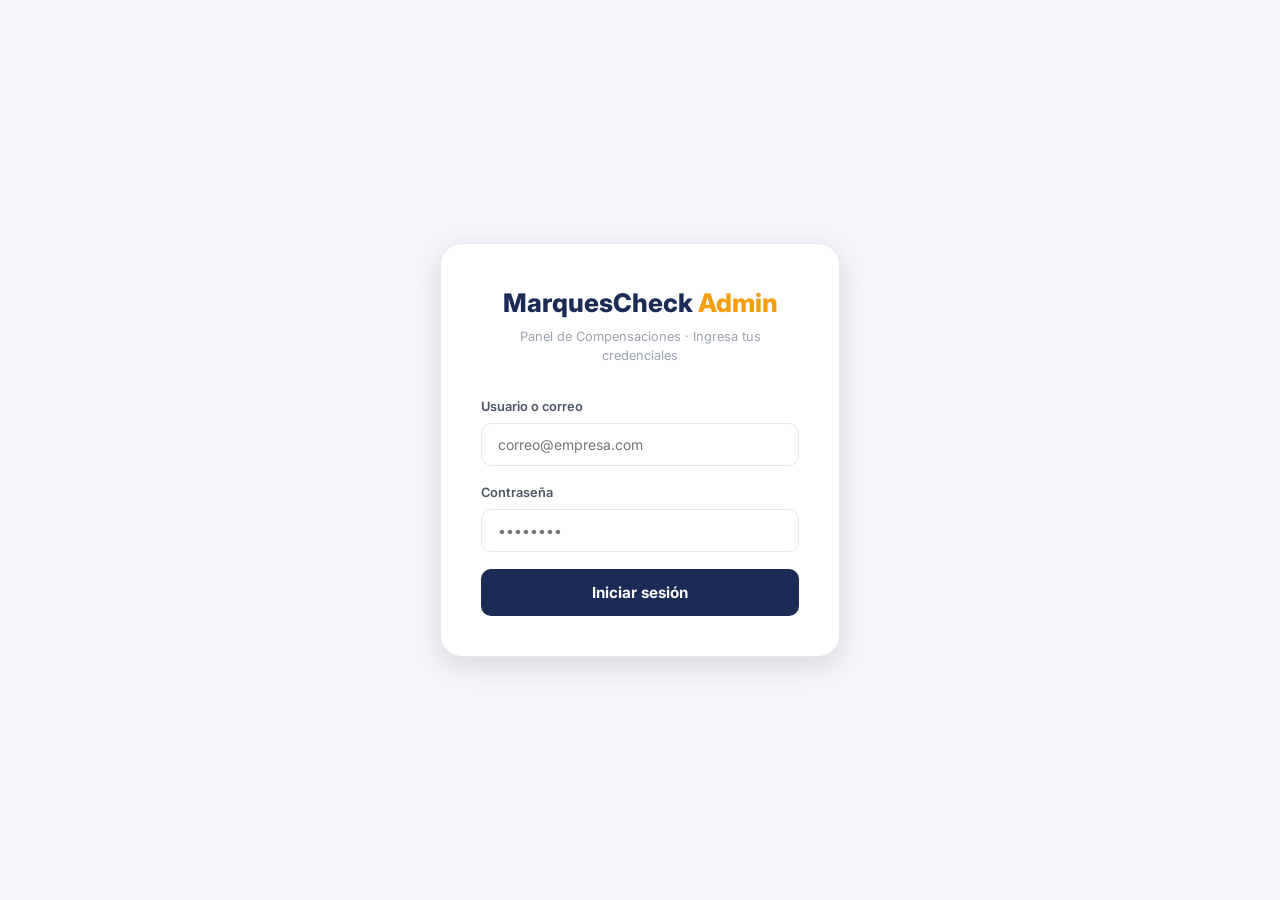
==== gestion.html @ 25c5b717 "Gate Resumen and Admin behind login for data security. Move sensitive evidencias/reconocimientos das" ====
<!DOCTYPE html>
<html lang="es">
<head>
<meta charset="UTF-8">
<meta name="viewport" content="width=device-width, initial-scale=1.0">
<title>MarquesCheck — Gestión (protegido)</title>
<link href="https://fonts.googleapis.com/css2?family=Inter:wght@400;500;600;700;800&display=swap" rel="stylesheet">
<script src="https://cdn.jsdelivr.net/npm/@supabase/supabase-js@2"></script>
<script src="https://cdnjs.cloudflare.com/ajax/libs/jspdf/2.5.1/jspdf.umd.min.js"></script>
<style>
*,*::before,*::after{box-sizing:border-box;margin:0;padding:0}
:root{
  --brand:#1a2b56;--brand-light:#2a3f7a;--accent:#f59e0b;
  --bg:#f4f6fb;--surface:#fff;--surface2:#f8f9fc;
  --border:#e5e8f0;--border2:#d1d5e0;
  --text:#111827;--text2:#4b5563;--text3:#9ca3af;
  --green:#059669;--green-bg:#ecfdf5;--green-border:#a7f3d0;
  --red:#dc2626;--red-bg:#fef2f2;--red-border:#fecaca;
  --blue:#2563eb;--blue-bg:#eff6ff;--blue-border:#bfdbfe;
  --amber:#d97706;--amber-bg:#fffbeb;--amber-border:#fde68a;
  --purple:#7c3aed;--purple-bg:#f5f3ff;--purple-border:#ddd6fe;
  --radius:10px;--radius-lg:16px;--radius-xl:22px;
  --shadow:0 1px 4px rgba(0,0,0,.06),0 4px 16px rgba(0,0,0,.04);
  --shadow-lg:0 8px 32px rgba(0,0,0,.12);
}
body{font-family:'Inter',sans-serif;background:var(--bg);color:var(--text);min-height:100vh;font-size:14px;line-height:1.5}
button{font-family:inherit;cursor:pointer;border:none;background:none}
input,select,textarea{font-family:inherit;font-size:14px}

#loginWrap{display:flex;align-items:center;justify-content:center;min-height:100vh;padding:1.5rem}
#appWrap{display:none;flex-direction:column;min-height:100vh}

.login-card{background:var(--surface);border-radius:var(--radius-xl);border:1px solid var(--border);box-shadow:var(--shadow-lg);width:100%;max-width:400px;padding:2.5rem}
.login-logo{text-align:center;margin-bottom:2rem}
.login-logo h1{font-size:1.6rem;font-weight:800;color:var(--brand)}
.login-logo h1 span{color:var(--accent)}
.login-logo p{font-size:.8rem;color:var(--text3);margin-top:.25rem}
.field{margin-bottom:1.1rem}
.field label{display:block;font-size:.8rem;font-weight:600;color:var(--text2);margin-bottom:.4rem}
.field input{width:100%;padding:.75rem 1rem;border:1.5px solid var(--border);border-radius:var(--radius);outline:none;transition:border .2s,box-shadow .2s;color:var(--text);background:var(--surface)}
.field input:focus{border-color:var(--brand);box-shadow:0 0 0 3px rgba(26,43,86,.08)}
.btn-primary{width:100%;padding:.85rem;background:var(--brand);color:#fff;font-weight:700;font-size:.95rem;border-radius:var(--radius);transition:background .2s}
.btn-primary:hover{background:var(--brand-light)}
.btn-primary:disabled{opacity:.6;cursor:not-allowed}

header{background:var(--brand);padding:.9rem 1.5rem;display:flex;justify-content:space-between;align-items:center;position:sticky;top:0;z-index:100;box-shadow:0 2px 8px rgba(0,0,0,.15)}
.header-logo{display:flex;align-items:center;gap:.75rem}
.header-logo-icon{width:34px;height:34px;background:rgba(255,255,255,.12);border-radius:8px;display:flex;align-items:center;justify-content:center}
.header-logo-icon svg{width:18px;height:18px;stroke:#fff}
.header-logo h1{font-size:1.05rem;font-weight:800;color:#fff}
.header-logo h1 span{color:var(--accent)}
.header-right{display:flex;align-items:center;gap:1rem}
.header-user{font-size:.78rem;color:rgba(255,255,255,.6);font-weight:500}
.btn-logout{font-size:.8rem;font-weight:600;color:rgba(255,255,255,.7);padding:.35rem .8rem;border-radius:6px;transition:all .2s}
.btn-logout:hover{color:#fff;background:rgba(255,255,255,.12)}

main{flex:1;max-width:1100px;width:100%;margin:0 auto;padding:1.5rem 1.5rem 3rem}

.tabs-bar{display:flex;gap:.25rem;background:var(--surface);border-radius:var(--radius);border:1px solid var(--border);padding:.3rem;margin-bottom:1.25rem;width:fit-content}
.tab-btn{padding:.45rem 1.1rem;border-radius:7px;font-size:.82rem;font-weight:600;color:var(--text2);transition:all .2s;display:flex;align-items:center;gap:.4rem;white-space:nowrap}
.tab-btn:hover{color:var(--text);background:var(--surface2)}
.tab-btn.active{background:var(--brand);color:#fff;box-shadow:0 1px 4px rgba(26,43,86,.2)}
.tab-count{font-size:.7rem;padding:.1rem .45rem;border-radius:20px;background:rgba(255,255,255,.2);line-height:1.4}
.tab-btn:not(.active) .tab-count{background:var(--border);color:var(--text2)}

.toolbar{display:flex;gap:.75rem;align-items:center;flex-wrap:wrap;margin-bottom:1.25rem}
.search-wrap{position:relative;flex:1;min-width:200px}
.search-wrap svg{position:absolute;left:.75rem;top:50%;transform:translateY(-50%);width:16px;height:16px;stroke:var(--text3);pointer-events:none}
.search-input{width:100%;padding:.6rem .9rem .6rem 2.2rem;border:1.5px solid var(--border);border-radius:var(--radius);background:var(--surface);color:var(--text);outline:none;transition:border .2s}
.search-input:focus{border-color:var(--brand);box-shadow:0 0 0 3px rgba(26,43,86,.07)}
.filter-select{padding:.6rem .9rem;border:1.5px solid var(--border);border-radius:var(--radius);background:var(--surface);color:var(--text);outline:none;cursor:pointer;min-width:140px;transition:border .2s}
.filter-select:focus{border-color:var(--brand)}
.btn-clear-filters{font-size:.78rem;font-weight:600;color:var(--text3);padding:.5rem .75rem;border-radius:var(--radius);border:1.5px solid var(--border);background:var(--surface);transition:all .2s}
.btn-clear-filters:hover{color:var(--text);border-color:var(--border2)}

.stats-row{display:grid;grid-template-columns:repeat(auto-fit,minmax(140px,1fr));gap:.75rem;margin-bottom:1.25rem}
.stat-card{background:var(--surface);border:1px solid var(--border);border-radius:var(--radius);padding:.9rem 1.1rem}
.stat-card .label{font-size:.72rem;font-weight:600;color:var(--text3);text-transform:uppercase;letter-spacing:.03em;margin-bottom:.2rem}
.stat-card .value{font-size:1.4rem;font-weight:800;color:var(--text)}
.stat-card .sub{font-size:.72rem;color:var(--text3);margin-top:.1rem}
.stat-card.green .value{color:var(--green)}
.stat-card.amber .value{color:var(--amber)}
.stat-card.blue .value{color:var(--blue)}

.groups-list{display:flex;flex-direction:column;gap:1rem}
.client-group{background:var(--surface);border:1px solid var(--border);border-radius:var(--radius-lg);box-shadow:var(--shadow);overflow:hidden;transition:box-shadow .2s}
.client-group:hover{box-shadow:0 4px 20px rgba(0,0,0,.08)}
.group-header{display:flex;align-items:center;gap:1rem;padding:1rem 1.25rem;cursor:pointer;transition:background .15s;user-select:none}
.group-header:hover{background:var(--surface2)}
.group-avatar{width:40px;height:40px;border-radius:50%;background:var(--brand);display:flex;align-items:center;justify-content:center;font-weight:800;font-size:.9rem;color:#fff;flex-shrink:0}
.group-info{flex:1;min-width:0}
.group-name{font-weight:700;font-size:.95rem;color:var(--text);display:flex;align-items:center;gap:.5rem;flex-wrap:wrap}
.group-meta{font-size:.75rem;color:var(--text3);margin-top:.1rem}
.group-summary{display:flex;align-items:center;gap:.6rem;margin-left:auto;flex-shrink:0;flex-wrap:wrap;justify-content:flex-end}
.group-total{font-weight:800;font-size:1rem;color:var(--green)}
.group-total-pedido{font-weight:800;font-size:1rem;color:var(--blue)}
.group-badge{font-size:.72rem;font-weight:700;padding:.25rem .6rem;border-radius:20px;background:var(--amber-bg);color:var(--amber);border:1px solid var(--amber-border)}
.group-badge.green{background:var(--green-bg);color:var(--green);border-color:var(--green-border)}
.group-badge.red{background:var(--red-bg);color:var(--red);border-color:var(--red-border)}
.group-badge.mixed{background:var(--purple-bg);color:var(--purple);border-color:var(--purple-border)}
.badge-recon{font-size:.72rem;font-weight:700;padding:.25rem .65rem;border-radius:20px;background:var(--brand);color:#fff;border:1px solid var(--brand);white-space:nowrap;display:inline-flex;align-items:center;gap:.3rem}
.badge-recon.recon2{background:var(--purple);border-color:var(--purple)}
.badge-recon.recon3{background:var(--amber);border-color:var(--amber);color:#fff}
.badge-recon.recon4{background:var(--blue);border-color:var(--blue);color:#fff}
.badge-recon.recon5{background:var(--green);border-color:var(--green);color:#fff}
.group-chevron{width:18px;height:18px;stroke:var(--text3);transition:transform .25s;flex-shrink:0}
.group-header.open .group-chevron{transform:rotate(180deg)}

.group-pdf-btns{display:flex;gap:.35rem}
.group-btn-pdf{font-size:.72rem;font-weight:700;padding:.3rem .65rem;border-radius:6px;background:var(--blue-bg);color:var(--blue);border:1px solid var(--blue-border);transition:all .2s;display:flex;align-items:center;gap:.3rem}
.group-btn-pdf:hover{background:var(--blue);color:#fff}
.group-btn-pdf.print{background:var(--purple-bg);color:var(--purple);border-color:var(--purple-border)}
.group-btn-pdf.print:hover{background:var(--purple);color:#fff}
.group-btn-pdf.revert{background:var(--red-bg);color:var(--red);border-color:var(--red-border)}
.group-btn-pdf.revert:hover{background:var(--red);color:#fff}
.group-btn-pdf.delete{background:#fff0f0;color:#b91c1c;border-color:#fca5a5}
.group-btn-pdf.delete:hover{background:#b91c1c;color:#fff}
.group-btn-pdf svg{width:13px;height:13px;stroke:currentColor}

.group-items{display:none;border-top:1px solid var(--border)}
.group-items.open{display:block}
.sku-row{display:flex;align-items:center;gap:1rem;padding:.85rem 1.25rem .85rem 4.5rem;cursor:pointer;transition:background .15s;border-bottom:1px solid var(--border)}
.sku-row:last-child{border-bottom:none}
.sku-row:hover{background:var(--surface2)}
.sku-info{flex:1;min-width:0}
.sku-product{font-weight:700;font-size:.85rem;color:var(--text)}
.sku-meta{font-size:.72rem;color:var(--text3);margin-top:.15rem;display:flex;gap:.5rem;flex-wrap:wrap;align-items:center}
.tag{display:inline-flex;align-items:center;padding:.15rem .5rem;border-radius:5px;font-size:.7rem;font-weight:700;line-height:1.4}
.tag-purple{background:var(--purple-bg);color:var(--purple);border:1px solid var(--purple-border)}
.tag-blue{background:var(--blue-bg);color:var(--blue);border:1px solid var(--blue-border)}
.tag-amber{background:var(--amber-bg);color:var(--amber);border:1px solid var(--amber-border)}
.tag-recon{background:var(--brand);color:#fff;border:1px solid var(--brand)}
.sku-amount{font-weight:800;font-size:.95rem;color:var(--green);white-space:nowrap}
.sku-date{font-size:.72rem;color:var(--text3);white-space:nowrap}
.sku-arrow svg{width:15px;height:15px;stroke:var(--text3)}
.sku-status{font-size:.7rem;font-weight:700;padding:.2rem .55rem;border-radius:5px}
.status-pending{background:var(--amber-bg);color:var(--amber);border:1px solid var(--amber-border)}
.status-approved{background:var(--green-bg);color:var(--green);border:1px solid var(--green-border)}
.status-rejected{background:var(--red-bg);color:var(--red);border:1px solid var(--red-border)}

.empty-state{text-align:center;padding:4rem 2rem;color:var(--text3)}
.empty-state svg{width:48px;height:48px;stroke:currentColor;margin:0 auto 1rem;opacity:.4}
.empty-state p{font-size:.9rem;font-weight:500}
.loading-row{text-align:center;padding:2rem;color:var(--text3);font-size:.85rem}

.modal-backdrop{position:fixed;inset:0;background:rgba(10,15,30,.55);backdrop-filter:blur(4px);z-index:500;display:none;align-items:flex-start;justify-content:center;padding:1.5rem;overflow-y:auto}
.modal-backdrop.open{display:flex}

.detail-modal{background:var(--surface);border-radius:var(--radius-xl);box-shadow:var(--shadow-lg);width:100%;max-width:860px;margin:auto;animation:slideUp .25s ease}
@keyframes slideUp{from{opacity:0;transform:translateY(20px)}to{opacity:1;transform:translateY(0)}}
.modal-header{display:flex;align-items:flex-start;justify-content:space-between;padding:1.25rem 1.5rem;border-bottom:1px solid var(--border);background:var(--surface2);border-radius:var(--radius-xl) var(--radius-xl) 0 0}
.modal-header-info h3{font-size:1rem;font-weight:800;color:var(--text)}
.modal-header-info p{font-size:.75rem;color:var(--text3);margin-top:.2rem}
.btn-close-modal{width:32px;height:32px;border-radius:50%;background:var(--surface);border:1px solid var(--border);display:flex;align-items:center;justify-content:center;flex-shrink:0;transition:all .2s}
.btn-close-modal:hover{background:var(--red-bg);border-color:var(--red-border)}
.btn-close-modal svg{width:16px;height:16px;stroke:var(--text2)}
.modal-body{padding:1.5rem;overflow-y:auto;max-height:65vh}

.modal-footer{display:flex;flex-direction:column;gap:.75rem;padding:1rem 1.5rem;border-top:1px solid var(--border);background:var(--surface2);border-radius:0 0 var(--radius-xl) var(--radius-xl)}
.modal-footer-row{display:flex;align-items:center;gap:.75rem;width:100%}
.modal-footer-row.actions-row{justify-content:flex-end}
.obs-input-inline{flex:1;padding:.55rem .8rem;border:1.5px solid var(--border);border-radius:var(--radius);outline:none;font-size:.82rem;transition:border .2s;background:var(--surface);color:var(--text)}
.obs-input-inline:focus{border-color:var(--brand);box-shadow:0 0 0 3px rgba(26,43,86,.07)}
.obs-input-inline::placeholder{color:var(--text3)}
.obs-input-inline:disabled{background:var(--surface2);color:var(--text2);cursor:default}
.obs-label{font-size:.75rem;font-weight:600;color:var(--text2);white-space:nowrap}
.btn-action{padding:.6rem 1.1rem;border-radius:var(--radius);font-size:.82rem;font-weight:700;transition:all .2s;display:flex;align-items:center;gap:.35rem}
.btn-action svg{width:15px;height:15px;stroke:currentColor}
.btn-reject{background:var(--red-bg);color:var(--red);border:1.5px solid var(--red-border)}
.btn-reject:hover{background:var(--red);color:#fff}
.btn-approve{background:var(--green);color:#fff;border:1.5px solid var(--green)}
.btn-approve:hover{background:#047857}
.btn-approve:disabled,.btn-reject:disabled{opacity:.5;cursor:not-allowed}
.btn-print-modal{background:var(--purple-bg);color:var(--purple);border:1.5px solid var(--purple-border)}
.btn-print-modal:hover{background:var(--purple);color:#fff}
.btn-edit-modal{background:var(--blue-bg);color:var(--blue);border:1.5px solid var(--blue-border)}
.btn-edit-modal:hover{background:var(--blue);color:#fff}

.detail-grid{display:grid;grid-template-columns:1fr 1fr;gap:1.25rem}
@media(max-width:600px){.detail-grid{grid-template-columns:1fr}}
.info-block{background:var(--surface2);border:1px solid var(--border);border-radius:var(--radius-lg);padding:1rem 1.1rem}
.info-block h4{font-size:.72rem;font-weight:700;color:var(--text3);text-transform:uppercase;letter-spacing:.05em;margin-bottom:.75rem}
.info-grid{display:grid;grid-template-columns:1fr 1fr;gap:.5rem .75rem}
.info-item .l{font-size:.75rem;color:var(--text3)}
.info-item .v{font-weight:600;font-size:.85rem;color:var(--text)}
.divider{border:none;border-top:1px solid var(--border);margin:.6rem 0}
.kv-row{display:flex;justify-content:space-between;align-items:center;font-size:.82rem;padding:.2rem 0; min-height: 28px;}
.kv-row .k{color:var(--text2)}
.kv-row .v{font-weight:700;text-align:right}
.kv-total{font-weight:800;font-size:.9rem}
.result-block{background:linear-gradient(135deg,var(--green-bg),#f0fdf4);border:1.5px solid var(--green-border);border-radius:var(--radius-lg);padding:1rem 1.1rem}
.result-block h4{font-size:.72rem;font-weight:700;color:var(--green);text-transform:uppercase;letter-spacing:.05em;margin-bottom:.75rem}
.result-total-row{display:flex;justify-content:space-between;align-items:center;background:#fff;border:1px solid var(--green-border);border-radius:var(--radius);padding:.65rem .85rem;margin:.5rem 0}
.result-total-label{font-weight:800;font-size:.85rem;color:var(--green)}
.result-total-val{font-weight:900;font-size:1.4rem;color:var(--green)}
.photos-block{margin-top:1.25rem}
.photos-block h4{font-size:.72rem;font-weight:700;color:var(--text3);text-transform:uppercase;letter-spacing:.05em;margin-bottom:.75rem}
.photos-grid{display:grid;grid-template-columns:repeat(4,1fr);gap:.5rem}
.photo-thumb{aspect-ratio:1;border-radius:8px;overflow:hidden;border:1px solid var(--border);cursor:zoom-in;transition:transform .2s,box-shadow .2s;position:relative}
.photo-thumb:hover{transform:scale(1.03);box-shadow:0 4px 16px rgba(0,0,0,.15)}
.photo-thumb img{width:100%;height:100%;object-fit:cover}
.no-photos{font-size:.8rem;color:var(--text3);font-style:italic}

.obs-display{margin-top:.75rem;background:var(--amber-bg);border:1px solid var(--amber-border);border-radius:var(--radius);padding:.65rem .85rem}
.obs-display .obs-title{font-size:.72rem;font-weight:700;color:var(--amber);margin-bottom:.25rem}
.obs-display p{font-size:.82rem;color:var(--text)}
.obs-display.gerencial{background:var(--blue-bg);border-color:var(--blue-border)}
.obs-display.gerencial .obs-title{color:var(--blue)}

/* ── LIGHTBOX with zoom ── */
#lightboxBackdrop{position:fixed;inset:0;background:rgba(5,5,10,.92);z-index:900;display:none;flex-direction:column;align-items:center;justify-content:center;overflow:hidden}
#lightboxBackdrop.open{display:flex}
.lb-toolbar{position:fixed;top:0;left:0;right:0;display:flex;align-items:center;justify-content:space-between;padding:.75rem 1rem;z-index:10;background:linear-gradient(to bottom,rgba(0,0,0,.6),transparent)}
.lb-toolbar-left{display:flex;align-items:center;gap:.5rem}
.lb-counter{font-size:.82rem;color:rgba(255,255,255,.8);font-weight:600}
.lb-zoom-hint{font-size:.72rem;color:rgba(255,255,255,.45);padding:.2rem .6rem;border-radius:20px;border:1px solid rgba(255,255,255,.15)}
.lb-toolbar-right{display:flex;gap:.5rem}
.lb-btn{width:38px;height:38px;border-radius:50%;background:rgba(255,255,255,.15);border:1px solid rgba(255,255,255,.2);display:flex;align-items:center;justify-content:center;cursor:pointer;transition:all .2s;color:#fff}
.lb-btn:hover{background:rgba(255,255,255,.3)}
.lb-btn svg{width:18px;height:18px;stroke:currentColor;fill:none}
.lb-btn.zoom-in-btn svg,.lb-btn.zoom-out-btn svg{stroke-width:2.5}
.lb-stage{flex:1;width:100%;display:flex;align-items:center;justify-content:center;position:relative;overflow:hidden;cursor:grab}
.lb-stage.grabbed{cursor:grabbing}
.lb-stage.zoom-cursor{cursor:zoom-in}
.lb-img-wrap{position:relative;display:inline-block;transition:none}
#lightboxImg{display:block;max-width:90vw;max-height:82vh;border-radius:8px;box-shadow:0 8px 40px rgba(0,0,0,.5);pointer-events:none;user-select:none;transition:transform .15s ease}
#lightboxImg.zoomed{max-width:none;max-height:none;border-radius:4px}
.lb-nav{position:fixed;top:50%;transform:translateY(-50%);width:48px;height:48px;border-radius:50%;background:rgba(255,255,255,.15);border:1px solid rgba(255,255,255,.2);display:flex;align-items:center;justify-content:center;cursor:pointer;transition:all .2s;z-index:10}
.lb-nav:hover{background:rgba(255,255,255,.3)}
.lb-nav svg{width:22px;height:22px;stroke:#fff;fill:none;stroke-width:2.5}
#lbPrev{left:1rem}
#lbNext{right:1rem}
.lb-zoom-bar{position:fixed;bottom:1.25rem;left:50%;transform:translateX(-50%);display:flex;align-items:center;gap:.75rem;background:rgba(0,0,0,.5);border:1px solid rgba(255,255,255,.15);border-radius:30px;padding:.4rem .9rem;z-index:10}
.lb-zoom-label{font-size:.78rem;font-weight:700;color:#fff;min-width:44px;text-align:center}
.lb-zoom-track{width:100px;height:4px;background:rgba(255,255,255,.2);border-radius:2px;cursor:pointer;position:relative}
.lb-zoom-fill{height:100%;background:#fff;border-radius:2px;pointer-events:none}
.lb-zoom-thumb{position:absolute;top:50%;width:14px;height:14px;border-radius:50%;background:#fff;box-shadow:0 1px 4px rgba(0,0,0,.4);transform:translate(-50%,-50%);pointer-events:none}

/* ── CONFIRM MODAL ── */
.confirm-modal{background:var(--surface);border-radius:var(--radius-xl);box-shadow:var(--shadow-lg);width:100%;max-width:440px;margin:auto;padding:1.75rem;animation:slideUp .2s ease}
.confirm-modal h3{font-size:1rem;font-weight:800;color:var(--text);margin-bottom:.4rem}
.confirm-modal p{font-size:.85rem;color:var(--text2);line-height:1.6;margin-bottom:1rem}
.confirm-obs-wrap{margin-bottom:1.1rem}
.confirm-obs-wrap label{display:block;font-size:.78rem;font-weight:600;color:var(--text2);margin-bottom:.4rem}
.confirm-obs-wrap textarea{width:100%;padding:.65rem .85rem;border:1.5px solid var(--border);border-radius:var(--radius);resize:vertical;min-height:80px;outline:none;font-size:.82rem;line-height:1.5;transition:border .2s;color:var(--text);background:var(--surface)}
.confirm-obs-wrap textarea:focus{border-color:var(--brand);box-shadow:0 0 0 3px rgba(26,43,86,.07)}
.confirm-actions{display:flex;gap:.75rem;justify-content:flex-end}
.btn-cancel{padding:.6rem 1.1rem;border-radius:var(--radius);font-size:.82rem;font-weight:700;background:var(--surface);color:var(--text2);border:1.5px solid var(--border);transition:all .2s}
.btn-cancel:hover{background:var(--surface2)}
.confirm-icon{width:44px;height:44px;border-radius:50%;display:flex;align-items:center;justify-content:center;margin-bottom:1rem}
.confirm-icon.approve{background:var(--green-bg)}
.confirm-icon.approve svg{stroke:var(--green)}
.confirm-icon.reject{background:var(--red-bg)}
.confirm-icon.reject svg{stroke:var(--red)}
.confirm-icon.revert{background:var(--amber-bg)}
.confirm-icon.revert svg{stroke:var(--amber)}
.confirm-icon svg{width:22px;height:22px;fill:none;stroke-width:2}

/* ── PRINT OPTIONS MODAL ── */
.printopt-modal{background:var(--surface);border-radius:var(--radius-xl);box-shadow:var(--shadow-lg);width:100%;max-width:400px;margin:auto;padding:1.75rem;animation:slideUp .2s ease}
.printopt-modal h3{font-size:1rem;font-weight:800;color:var(--text);margin-bottom:.3rem}
.printopt-modal p{font-size:.83rem;color:var(--text2);margin-bottom:1.1rem;line-height:1.5}
.printopt-options{display:flex;flex-direction:column;gap:.6rem;margin-bottom:1rem}
.printopt-option{display:flex;align-items:center;gap:.6rem;padding:.7rem .9rem;border:1.5px solid var(--border);border-radius:var(--radius);cursor:pointer;transition:all .2s;font-size:.85rem;font-weight:600;color:var(--text);background:var(--surface)}
.printopt-option:hover{border-color:var(--brand);background:var(--surface2)}
.printopt-option.selected{border-color:var(--brand);background:var(--blue-bg);color:var(--blue)}
.printopt-option svg{width:18px;height:18px;stroke:currentColor;flex-shrink:0}
.printopt-actions{display:flex;gap:.75rem;justify-content:flex-end}

/* ── REVERT PASSWORD MODAL ── */
.revert-modal{background:var(--surface);border-radius:var(--radius-xl);box-shadow:var(--shadow-lg);width:100%;max-width:380px;margin:auto;padding:1.75rem;animation:slideUp .2s ease}
.revert-modal h3{font-size:1rem;font-weight:800;color:var(--text);margin-bottom:.3rem}
.revert-modal p{font-size:.83rem;color:var(--text2);margin-bottom:1.1rem;line-height:1.5}
.revert-pwd-wrap{position:relative;margin-bottom:1.1rem}
.revert-pwd-wrap input{width:100%;padding:.7rem 2.5rem .7rem .9rem;border:1.5px solid var(--border);border-radius:var(--radius);outline:none;font-size:.9rem;color:var(--text);background:var(--surface);transition:border .2s}
.revert-pwd-wrap input:focus{border-color:var(--brand);box-shadow:0 0 0 3px rgba(26,43,86,.08)}
.revert-pwd-wrap input.error{border-color:var(--red)}
.revert-eye{position:absolute;right:.7rem;top:50%;transform:translateY(-50%);cursor:pointer;color:var(--text3)}
.revert-eye svg{width:18px;height:18px;stroke:currentColor;fill:none}
.revert-err{font-size:.78rem;color:var(--red);margin-top:-.7rem;margin-bottom:.75rem;display:none}
.revert-err.show{display:block}
.revert-actions{display:flex;gap:.75rem;justify-content:flex-end}
.btn-revert-ok{padding:.6rem 1.1rem;border-radius:var(--radius);font-size:.82rem;font-weight:700;background:var(--amber);color:#fff;border:1.5px solid var(--amber);transition:all .2s;display:flex;align-items:center;gap:.35rem}
.btn-revert-ok:hover{background:#b45309}

/* ── DELETE MODAL ── */
.delete-modal{background:var(--surface);border-radius:var(--radius-xl);box-shadow:var(--shadow-lg);width:100%;max-width:400px;margin:auto;padding:1.75rem;animation:slideUp .2s ease}
.delete-modal h3{font-size:1rem;font-weight:800;color:var(--text);margin-bottom:.3rem}
.delete-modal p{font-size:.83rem;color:var(--text2);margin-bottom:.85rem;line-height:1.5}
.delete-warning{background:var(--red-bg);border:1px solid var(--red-border);border-radius:var(--radius);padding:.6rem .85rem;font-size:.78rem;color:var(--red);font-weight:600;margin-bottom:1.1rem;display:flex;align-items:flex-start;gap:.5rem}
.delete-warning svg{width:16px;height:16px;stroke:var(--red);flex-shrink:0;margin-top:.05rem}
.delete-pwd-wrap{position:relative;margin-bottom:1.1rem}
.delete-pwd-wrap input{width:100%;padding:.7rem 2.5rem .7rem .9rem;border:1.5px solid var(--border);border-radius:var(--radius);outline:none;font-size:.9rem;color:var(--text);background:var(--surface);transition:border .2s}
.delete-pwd-wrap input:focus{border-color:var(--red);box-shadow:0 0 0 3px rgba(220,38,38,.08)}
.delete-pwd-wrap input.error{border-color:var(--red)}
.delete-eye{position:absolute;right:.7rem;top:50%;transform:translateY(-50%);cursor:pointer;color:var(--text3)}
.delete-eye svg{width:18px;height:18px;stroke:currentColor;fill:none}
.delete-err{font-size:.78rem;color:var(--red);margin-top:-.7rem;margin-bottom:.75rem;display:none}
.delete-err.show{display:block}
.delete-actions{display:flex;gap:.75rem;justify-content:flex-end}
.btn-delete-ok{padding:.6rem 1.1rem;border-radius:var(--radius);font-size:.82rem;font-weight:700;background:var(--red);color:#fff;border:1.5px solid var(--red);transition:all .2s;display:flex;align-items:center;gap:.35rem}
.btn-delete-ok:hover{background:#b91c1c}

/* ── TAB PANELS ── */
.tab-panel{display:none}.tab-panel.active{display:block}

/* ── ANALYTICS ── */
.analytics-wrap{display:flex;flex-direction:column;gap:1.25rem}
.analytics-summary{display:grid;grid-template-columns:repeat(auto-fit,minmax(130px,1fr));gap:.75rem}
.analytics-row{display:grid;grid-template-columns:1fr 1fr;gap:1.25rem}
@media(max-width:700px){.analytics-row{grid-template-columns:1fr}}
.analytics-card{background:var(--surface);border:1px solid var(--border);border-radius:var(--radius-lg);padding:1.25rem;box-shadow:var(--shadow)}
.analytics-card h3{font-size:.75rem;font-weight:700;color:var(--text3);text-transform:uppercase;letter-spacing:.05em;margin-bottom:1rem;display:flex;align-items:center;gap:.4rem}
.analytics-card h3 svg{width:14px;height:14px;stroke:var(--text2);flex-shrink:0}
.rank-item{display:flex;align-items:center;gap:.75rem;padding:.45rem 0;border-bottom:1px solid var(--border)}
.rank-item:last-child{border-bottom:none}
.rank-num{width:22px;height:22px;border-radius:50%;display:flex;align-items:center;justify-content:center;font-size:.68rem;font-weight:800;flex-shrink:0}
.rank-num.gold{background:#fef9c3;color:#a16207}
.rank-num.silver{background:#f1f5f9;color:#475569}
.rank-num.bronze{background:#fdf2e4;color:#92400e}
.rank-num.other{background:var(--surface2);color:var(--text3)}
.rank-info{flex:1;min-width:0}
.rank-name{font-weight:600;font-size:.82rem;color:var(--text);white-space:nowrap;overflow:hidden;text-overflow:ellipsis}
.rank-bar-wrap{height:4px;background:var(--border);border-radius:2px;margin-top:.3rem}
.rank-bar{height:100%;border-radius:2px;transition:width .6s ease}
.rank-val{font-weight:800;font-size:.82rem;white-space:nowrap;text-align:right}
.rank-sub{font-size:.67rem;color:var(--text3);text-align:right}

::-webkit-scrollbar{width:6px}
::-webkit-scrollbar-track{background:transparent}
::-webkit-scrollbar-thumb{background:var(--border2);border-radius:3px}
</style>
</head>
<body>

<!-- LOGIN -->
<div id="loginWrap">
  <div class="login-card">
    <div class="login-logo">
      <h1>MarquesCheck <span>Admin</span></h1>
      <p>Panel de Compensaciones · Ingresa tus credenciales</p>
    </div>
    <form id="loginForm">
      <div class="field"><label>Usuario o correo</label><input type="text" id="loginEmail" required placeholder="correo@empresa.com"></div>
      <div class="field"><label>Contraseña</label><input type="password" id="loginPwd" required placeholder="••••••••"></div>
      <button type="submit" class="btn-primary" id="btnLogin">Iniciar sesión</button>
    </form>
  </div>
</div>

<!-- APP -->
<div id="appWrap">
  <header>
    <div class="header-logo">
      <div class="header-logo-icon">
        <svg fill="none" stroke="currentColor" viewBox="0 0 24 24"><path stroke-linecap="round" stroke-linejoin="round" stroke-width="2" d="M9 17v-2m3 2v-4m3 4v-6m2 10H7a2 2 0 01-2-2V5a2 2 0 012-2h5.586a1 1 0 01.707.293l5.414 5.414a1 1 0 01.293.707V19a2 2 0 01-2 2z"/></svg>
      </div>
      <h1>Panel de <span>Compensaciones</span></h1>
    </div>
    <div class="header-right">
      <span class="header-user" id="headerUser"></span>
      <button class="btn-logout" id="btnLogout">Cerrar sesión</button>
    </div>
  </header>
  <main>
    <div class="tabs-bar">
      <button class="tab-btn active" data-tab="PENDIENTE">
        <svg width="14" height="14" fill="none" stroke="currentColor" viewBox="0 0 24 24"><circle cx="12" cy="12" r="10"/><path stroke-linecap="round" stroke-linejoin="round" stroke-width="2" d="M12 6v6l4 2"/></svg>
        Pendientes <span class="tab-count" id="cntPend">0</span>
      </button>
      <button class="tab-btn" data-tab="RESULTADO">
        <svg width="14" height="14" fill="none" stroke="currentColor" viewBox="0 0 24 24"><path stroke-linecap="round" stroke-linejoin="round" stroke-width="2" d="M9 12l2 2 4-4m6 2a9 9 0 11-18 0 9 9 0 0118 0z"/></svg>
        Resultados <span class="tab-count" id="cntResult">0</span>
      </button>
      <button class="tab-btn" data-tab="ANALISIS">
        <svg width="14" height="14" fill="none" stroke="currentColor" viewBox="0 0 24 24"><path stroke-linecap="round" stroke-linejoin="round" stroke-width="2" d="M9 19v-6a2 2 0 00-2-2H5a2 2 0 00-2 2v6a2 2 0 002 2h2a2 2 0 002-2zm0 0V9a2 2 0 012-2h2a2 2 0 012 2v10m-6 0a2 2 0 002 2h2a2 2 0 002-2m0 0V5a2 2 0 012-2h2a2 2 0 012-2h-2a2 2 0 01-2-2z"/></svg>
        Análisis
      </button>
    </div>

    <!-- LIST PANEL -->
    <div class="tab-panel active" id="panel-list">
    <div class="stats-row">
      <div class="stat-card"><div class="label">Clientes</div><div class="value" id="statClients">0</div><div class="sub">con reconocimientos</div></div>
      <div class="stat-card"><div class="label">SKUs</div><div class="value" id="statSkus">0</div><div class="sub">compensaciones</div></div>
      <div class="stat-card green"><div class="label">Total $ (Crédito)</div><div class="value" id="statTotal">$0</div><div class="sub">a compensar</div></div>
      <div class="stat-card blue"><div class="label">Total Pacas (Pedido)</div><div class="value" id="statAvg">0</div><div class="sub">a despachar</div></div>
    </div>
    <div class="toolbar">
      <div class="search-wrap">
        <svg fill="none" stroke="currentColor" viewBox="0 0 24 24"><path stroke-linecap="round" stroke-linejoin="round" stroke-width="2" d="M21 21l-6-6m2-5a7 7 0 11-14 0 7 7 0 0114 0z"/></svg>
        <input type="text" id="searchInput" class="search-input" placeholder="Buscar por cliente, vendedor o producto…">
      </div>
      <select id="filterTipo" class="filter-select">
        <option value="">Todos los tipos</option>
        <option value="PEDIDO">Solo Pedidos</option>
        <option value="CREDITO">Solo Créditos</option>
      </select>
      <select id="filterPromotor" class="filter-select"><option value="">Todos los vendedores</option></select>
      <select id="filterProducto" class="filter-select"><option value="">Todos los productos</option></select>
      <button class="btn-clear-filters" id="btnClearFilters">Limpiar</button>
    </div>
    <div class="groups-list" id="groupsList"></div>
    </div>

    <!-- ANALYTICS PANEL -->
    <div class="tab-panel" id="panel-analisis">
      <div class="analytics-wrap" id="analyticsWrap">
        <div class="loading-row">Cargando análisis…</div>
      </div>
    </div>

  </main>
</div>

<!-- DETAIL MODAL -->
<div class="modal-backdrop" id="detailBackdrop">
  <div class="detail-modal">
    <div class="modal-header">
      <div class="modal-header-info">
        <h3 id="mTitle">Detalle de compensación</h3>
        <p id="mSubtitle">ID: ...</p>
      </div>
      <button class="btn-close-modal" id="btnCloseDetail">
        <svg fill="none" stroke="currentColor" viewBox="0 0 24 24"><path stroke-linecap="round" stroke-linejoin="round" stroke-width="2.5" d="M6 18L18 6M6 6l12 12"/></svg>
      </button>
    </div>
    <div class="modal-body" id="mBody"></div>
    <div class="modal-footer" id="mFooter">
      <div class="modal-footer-row" id="mObsRow">
        <span class="obs-label">Obs. gerencia:</span>
        <input type="text" id="mGerencialInput" class="obs-input-inline" placeholder="Observación de aprobación / rechazo (gerencia)…">
      </div>
      <div class="modal-footer-row actions-row" id="mActions">
        <button class="btn-action btn-edit-modal" id="btnEditSku">
          <svg fill="none" stroke="currentColor" viewBox="0 0 24 24"><path stroke-linecap="round" stroke-linejoin="round" stroke-width="2" d="M11 5H6a2 2 0 00-2 2v11a2 2 0 002 2h11a2 2 0 002-2v-5m-1.414-9.414a2 2 0 112.828 2.828L11.828 15H9v-2.828l8.586-8.586z"/></svg>
          Editar
        </button>
        <button class="btn-action btn-print-modal" id="btnPrintSku">
          <svg fill="none" stroke="currentColor" viewBox="0 0 24 24"><path stroke-linecap="round" stroke-linejoin="round" stroke-width="2" d="M17 17h2a2 2 0 002-2v-4a2 2 0 00-2-2H5a2 2 0 00-2 2v4a2 2 0 002 2h2m2 4h6a2 2 0 002-2v-4a2 2 0 00-2-2H9a2 2 0 00-2 2v4a2 2 0 002 2zm8-12V5a2 2 0 00-2-2H9a2 2 0 00-2 2v4h10z"/></svg>
          Imprimir
        </button>
        <button class="btn-action btn-reject" id="btnReject">
          <svg fill="none" stroke="currentColor" viewBox="0 0 24 24"><path stroke-linecap="round" stroke-linejoin="round" stroke-width="2" d="M6 18L18 6M6 6l12 12"/></svg>
          Rechazar
        </button>
        <button class="btn-action btn-approve" id="btnApprove">
          <svg fill="none" stroke="currentColor" viewBox="0 0 24 24"><path stroke-linecap="round" stroke-linejoin="round" stroke-width="2" d="M5 13l4 4L19 7"/></svg>
          Aprobar
        </button>
      </div>
    </div>
  </div>
</div>

<!-- CONFIRM MODAL -->
<div class="modal-backdrop" id="confirmBackdrop">
  <div class="confirm-modal">
    <div class="confirm-icon" id="confirmIcon"><svg fill="none" stroke="currentColor" viewBox="0 0 24 24"><path stroke-linecap="round" stroke-linejoin="round" d="M5 13l4 4L19 7"/></svg></div>
    <h3 id="confirmTitle">¿Confirmar acción?</h3>
    <p id="confirmDesc">Esta acción actualizará el estado del registro.</p>
    <div class="confirm-obs-wrap">
      <label>Observación de Gerencia</label>
      <textarea id="confirmObs" placeholder="Ej: Documentación verificada. Aprobado conforme a política vigente."></textarea>
    </div>
    <div class="confirm-actions">
      <button class="btn-cancel" id="btnConfirmCancel">Cancelar</button>
      <button class="btn-action btn-approve" id="btnConfirmOk">Confirmar</button>
    </div>
  </div>
</div>

<!-- PRINT OPTIONS MODAL -->
<div class="modal-backdrop" id="printOptBackdrop">
  <div class="printopt-modal">
    <div class="confirm-icon" style="background:var(--purple-bg);margin-bottom:.9rem">
      <svg fill="none" stroke="var(--purple)" viewBox="0 0 24 24"><path stroke-linecap="round" stroke-linejoin="round" stroke-width="2" d="M17 17h2a2 2 0 002-2v-4a2 2 0 00-2-2H5a2 2 0 00-2 2v4a2 2 0 002 2h2m2 4h6a2 2 0 002-2v-4a2 2 0 00-2-2H9a2 2 0 00-2 2v4a2 2 0 002 2zm8-12V5a2 2 0 00-2-2H9a2 2 0 00-2 2v4h10z"/></svg>
    </div>
    <h3>Opciones de impresión</h3>
    <p>Selecciona qué registros deseas incluir en la impresión/PDF:</p>
    <div class="printopt-options">
      <div class="printopt-option selected" data-opt="all" id="printOptAll">
        <svg fill="none" stroke="currentColor" viewBox="0 0 24 24"><path stroke-linecap="round" stroke-linejoin="round" stroke-width="2" d="M4 6h16M4 10h16M4 14h16M4 18h16"/></svg>
        Incluir todo (aprobados + rechazados + pendientes)
      </div>
      <div class="printopt-option" data-opt="noRech" id="printOptNoRech">
        <svg fill="none" stroke="currentColor" viewBox="0 0 24 24"><path stroke-linecap="round" stroke-linejoin="round" stroke-width="2" d="M5 13l4 4L19 7"/></svg>
        Solo aprobados (excluir rechazados y pendientes)
      </div>
    </div>
    <div class="printopt-actions">
      <button class="btn-cancel" id="btnPrintOptCancel">Cancelar</button>
      <button class="btn-action btn-approve" id="btnPrintOptOk">Continuar</button>
    </div>
  </div>
</div>

<!-- REVERT PASSWORD MODAL -->
<div class="modal-backdrop" id="revertBackdrop">
  <div class="revert-modal">
    <div class="confirm-icon revert" style="margin-bottom:.9rem">
      <svg viewBox="0 0 24 24"><path stroke-linecap="round" stroke-linejoin="round" d="M4 4v5h.582m15.356 2A8.001 8.001 0 004.582 9m0 0H9m11 11v-5h-.581m0 0a8.003 8.003 0 01-15.357-2m15.357 2H15"/></svg>
    </div>
    <h3>Revertir a Pendiente</h3>
    <p id="revertDesc">Esta acción devolverá el SKU a estado <strong>Pendiente</strong> para ser evaluado nuevamente. Ingresa la clave de autorización.</p>
    <div class="revert-pwd-wrap">
      <input type="password" id="revertPwdInput" placeholder="Clave de gerencia…">
      <span class="revert-eye" id="revertEyeToggle">
        <svg id="revertEyeIcon" viewBox="0 0 24 24"><path stroke-linecap="round" stroke-linejoin="round" stroke-width="2" d="M15 12a3 3 0 11-6 0 3 3 0 016 0z"/><path stroke-linecap="round" stroke-linejoin="round" stroke-width="2" d="M2.458 12C3.732 7.943 7.523 5 12 5c4.478 0 8.268 2.943 9.542 7-1.274 4.057-5.064 7-9.542 7-4.477 0-8.268-2.943-9.542-7z"/></svg>
      </span>
    </div>
    <div class="revert-err" id="revertErr">Clave incorrecta. Intenta nuevamente.</div>
    <div class="revert-actions">
      <button class="btn-cancel" id="btnRevertCancel">Cancelar</button>
      <button class="btn-revert-ok" id="btnRevertOk">
        <svg width="15" height="15" fill="none" stroke="currentColor" viewBox="0 0 24 24"><path stroke-linecap="round" stroke-linejoin="round" stroke-width="2" d="M4 4v5h.582m15.356 2A8.001 8.001 0 004.582 9m0 0H9m11 11v-5h-.581m0 0a8.003 8.003 0 01-15.357-2m15.357 2H15"/></svg>
        Revertir
      </button>
    </div>
  </div>
</div>

<!-- DELETE MODAL -->
<div class="modal-backdrop" id="deleteBackdrop">
  <div class="delete-modal">
    <div class="confirm-icon reject" style="margin-bottom:.9rem">
      <svg fill="none" stroke="currentColor" viewBox="0 0 24 24"><path stroke-linecap="round" stroke-linejoin="round" stroke-width="2" d="M19 7l-.867 12.142A2 2 0 0116.138 21H7.862a2 2 0 01-1.995-1.858L5 7m5 4v6m4-6v6m1-10V4a1 1 0 00-1-1h-4a1 1 0 00-1 1v3M4 7h16"/></svg>
    </div>
    <h3>Eliminar registro</h3>
    <p id="deleteDesc">Este registro será eliminado permanentemente de la base de datos.</p>
    <div class="delete-warning">
      <svg fill="none" stroke="currentColor" viewBox="0 0 24 24"><path stroke-linecap="round" stroke-linejoin="round" stroke-width="2" d="M12 9v2m0 4h.01m-6.938 4h13.856c1.54 0 2.502-1.667 1.732-3L13.732 4c-.77-1.333-2.694-1.333-3.464 0L3.34 16c-.77 1.333.192 3 1.732 3z"/></svg>
      Esta acción es irreversible. El registro y toda su información serán eliminados definitivamente.
    </div>
    <div class="delete-pwd-wrap">
      <input type="password" id="deletePwdInput" placeholder="Clave de autorización…">
      <span class="delete-eye" id="deleteEyeToggle">
        <svg id="deleteEyeIcon" viewBox="0 0 24 24"><path stroke-linecap="round" stroke-linejoin="round" stroke-width="2" d="M15 12a3 3 0 11-6 0 3 3 0 016 0z"/><path stroke-linecap="round" stroke-linejoin="round" stroke-width="2" d="M2.458 12C3.732 7.943 7.523 5 12 5c4.478 0 8.268 2.943 9.542 7-1.274 4.057-5.064 7-9.542 7-4.477 0-8.268-2.943-9.542-7z"/></svg>
      </span>
    </div>
    <div class="delete-err" id="deleteErr">Clave incorrecta. Intenta nuevamente.</div>
    <div class="delete-actions">
      <button class="btn-cancel" id="btnDeleteCancel">Cancelar</button>
      <button class="btn-delete-ok" id="btnDeleteOk">
        <svg width="15" height="15" fill="none" stroke="currentColor" viewBox="0 0 24 24"><path stroke-linecap="round" stroke-linejoin="round" stroke-width="2" d="M19 7l-.867 12.142A2 2 0 0116.138 21H7.862a2 2 0 01-1.995-1.858L5 7m5 4v6m4-6v6m1-10V4a1 1 0 00-1-1h-4a1 1 0 00-1 1v3M4 7h16"/></svg>
        Eliminar definitivamente
      </button>
    </div>
  </div>
</div>

<!-- LIGHTBOX with zoom -->
<div id="lightboxBackdrop">
  <div class="lb-toolbar">
    <div class="lb-toolbar-left">
      <span class="lb-counter" id="lbCounter">1 / 1</span>
      <span class="lb-zoom-hint" id="lbZoomHint">Doble clic para zoom · Rueda para ampliar</span>
    </div>
    <div class="lb-toolbar-right">
      <button class="lb-btn" id="lbRotate" title="Girar">
        <svg viewBox="0 0 24 24"><path stroke-linecap="round" stroke-linejoin="round" stroke-width="2" d="M4 4v5h.582m15.356 2A8.001 8.001 0 004.582 9m0 0H9m11 11v-5h-.581m0 0a8.003 8.003 0 01-15.357-2m15.357 2H15"/></svg>
      </button>
      <button class="lb-btn" id="lbDownload" title="Descargar">
        <svg viewBox="0 0 24 24"><path stroke-linecap="round" stroke-linejoin="round" stroke-width="2" d="M4 16v1a3 3 0 003 3h10a3 3 0 003-3v-1m-4-4l-4 4m0 0l-4-4m4 4V4"/></svg>
      </button>
      
      <button class="lb-btn zoom-out-btn" id="lbZoomOut" title="Alejar">
        <svg viewBox="0 0 24 24"><path stroke-linecap="round" stroke-linejoin="round" stroke-width="2.5" d="M21 21l-6-6m2-5a7 7 0 11-14 0 7 7 0 0114 0zM13 10H7"/></svg>
      </button>
      <button class="lb-btn zoom-in-btn" id="lbZoomIn" title="Acercar">
        <svg viewBox="0 0 24 24"><path stroke-linecap="round" stroke-linejoin="round" stroke-width="2.5" d="M21 21l-6-6m2-5a7 7 0 11-14 0 7 7 0 0114 0zM10 7v6m3-3H7"/></svg>
      </button>
      <button class="lb-btn" id="lbFullscreen" title="Pantalla completa">
        <svg viewBox="0 0 24 24"><path stroke-linecap="round" stroke-linejoin="round" stroke-width="2" d="M4 8V4m0 0h4M4 4l5 5m11-1V4m0 0h-4m4 0l-5 5M4 16v4m0 0h4m-4 0l5-5m11 5l-5-5m5 5v-4m0 4h-4"/></svg>
      </button>
      <button class="lb-btn" id="lbClose" title="Cerrar (Esc)">
        <svg viewBox="0 0 24 24"><path stroke-linecap="round" stroke-linejoin="round" stroke-width="2.5" d="M6 18L18 6M6 6l12 12"/></svg>
      </button>
    </div>
  </div>
  <button class="lb-nav" id="lbPrev"><svg viewBox="0 0 24 24"><path stroke-linecap="round" stroke-linejoin="round" d="M15 19l-7-7 7-7"/></svg></button>
  <div class="lb-stage" id="lbStage">
    <div class="lb-img-wrap" id="lbImgWrap">
      <img id="lightboxImg" src="" alt="Evidencia">
    </div>
  </div>
  <button class="lb-nav" id="lbNext"><svg viewBox="0 0 24 24"><path stroke-linecap="round" stroke-linejoin="round" d="M9 5l7 7-7 7"/></svg></button>
  <div class="lb-zoom-bar">
    <button class="lb-btn" id="lbReset" title="Restablecer" style="width:28px;height:28px;font-size:.7rem;font-weight:700;color:#fff;background:rgba(255,255,255,.15);border-radius:4px;border:none">1:1</button>
    <span class="lb-zoom-label" id="lbZoomLabel">100%</span>
    <div class="lb-zoom-track" id="lbZoomTrack">
      <div class="lb-zoom-fill" id="lbZoomFill" style="width:25%"></div>
      <div class="lb-zoom-thumb" id="lbZoomThumb" style="left:25%"></div>
    </div>
  </div>
</div>

<!-- PDF hidden -->
<div id="pdfContent"></div>

<script>
const SUPABASE_URL      = 'https://zgbsrbjtjnozpzxifpua.supabase.co';
const SUPABASE_ANON_KEY = 'eyJhbGciOiJIUzI1NiIsInR5cCI6IkpXVCJ9.eyJpc3MiOiJzdXBhYmFzZSIsInJlZiI6InpnYnNyYmp0am5venB6eGlmcHVhIiwicm9sZSI6ImFub24iLCJpYXQiOjE3NTQzNjI5MjUsImV4cCI6MjA2OTkzODkyNX0.zHVKe6Ab73PFhQqD3Au94x1Z71hMyRpxE1PCWP8-QTI';
const sb = window.supabase.createClient(SUPABASE_URL, SUPABASE_ANON_KEY);

const REVERT_PASS = 'chispa26';

let currentTab = 'PENDIENTE';
let allRecords = [];
let filteredRecords = [];
let currentRecord = null;
let pendingAction = null;
let revertRecordId = null;
let isEditing = false;

// ── Recognitions numbering ─────────────────────────────────
function getReconLabel(num) {
  if (!num || num <= 0) num = 1;
  const labels = {1:'1er reconocimiento',2:'2do reconocimiento',3:'3er reconocimiento',4:'4to reconocimiento',5:'5to reconocimiento'};
  return labels[num] || (num + '° reconocimiento');
}
function getReconBadgeClass(num) {
  if (!num || num <= 1) return '';
  if (num === 2) return 'recon2';
  if (num === 3) return 'recon3';
  if (num === 4) return 'recon4';
  return 'recon5';
}

// ── AUTH ────────────────────────────────────────────────────
async function checkUser() {
  // Prefer Supabase Auth session; also honor local panel session from index.html
  const { data: { session } } = await sb.auth.getSession();
  let localOk = false;
  try {
    const raw = sessionStorage.getItem('mc_dash_session_v1');
    if (raw) {
      const s = JSON.parse(raw);
      localOk = !!(s && (s.username || s.email));
      if (localOk && !session) {
        document.getElementById('loginWrap').style.display = 'none';
        document.getElementById('appWrap').style.display = 'flex';
        document.getElementById('headerUser').textContent = s.username || s.email || 'usuario';
        loadAllCounts(); loadData();
        return;
      }
    }
  } catch (e) {}
  if (session) {
    document.getElementById('loginWrap').style.display = 'none';
    document.getElementById('appWrap').style.display = 'flex';
    document.getElementById('headerUser').textContent = session.user.email;
    loadAllCounts(); loadData();
  } else {
    document.getElementById('loginWrap').style.display = 'flex';
    document.getElementById('appWrap').style.display = 'none';
  }
}
document.getElementById('loginForm').addEventListener('submit', async e => {
  e.preventDefault();
  const btn = document.getElementById('btnLogin');
  btn.textContent = 'Verificando…'; btn.disabled = true;
  const { error } = await sb.auth.signInWithPassword({
    email: document.getElementById('loginEmail').value,
    password: document.getElementById('loginPwd').value
  });
  btn.textContent = 'Iniciar sesión'; btn.disabled = false;
  if (error) { alert('Error: ' + error.message); return; }
  checkUser();
});
document.getElementById('btnLogout').addEventListener('click', async () => { await sb.auth.signOut(); checkUser(); });

// ── COUNTS ──────────────────────────────────────────────────
async function loadAllCounts() {
  const { count: cntP } = await sb.from('compensaciones').select('*',{count:'exact',head:true}).eq('estado_proceso','PENDIENTE');
  document.getElementById('cntPend').textContent = cntP || 0;
  const { count: cntA } = await sb.from('compensaciones').select('*',{count:'exact',head:true}).eq('estado_proceso','APROBADO');
  const { count: cntR } = await sb.from('compensaciones').select('*',{count:'exact',head:true}).eq('estado_proceso','RECHAZADO');
  document.getElementById('cntResult').textContent = (cntA||0)+(cntR||0);
}

// ── LOAD DATA ───────────────────────────────────────────────
async function loadData() {
  if (currentTab === 'ANALISIS') { renderAnalytics(); return; }
  document.getElementById('groupsList').innerHTML = '<div class="loading-row">Cargando registros…</div>';
  
  const reconMap = await computeReconNumbers();
  
  let query = sb.from('compensaciones').select('*').order('created_at',{ascending:false});
  if (currentTab === 'PENDIENTE') query = query.eq('estado_proceso','PENDIENTE');
  else query = query.in('estado_proceso',['APROBADO','RECHAZADO']);
  const { data, error } = await query;
  if (error) { alert('Error: '+error.message); return; }
  allRecords = data || [];
  
  allRecords.forEach(r => {
    r.num_reconocimiento = reconMap[String(r.id)] || 1;
  });
  
  populateFilters(); applyFilters();
}

async function computeReconNumbers() {
  // Fetch ALL records to compute correct sequential numbers per client, grouped by DAY
  const { data, error } = await sb.from('compensaciones').select('id,cliente_nombre,created_at').order('created_at',{ascending:true});
  if (error || !data) return {};
  
  const byClient = {};
  data.forEach(r => {
    if (!byClient[r.cliente_nombre]) byClient[r.cliente_nombre] = [];
    byClient[r.cliente_nombre].push(r);
  });
  
  // Assign sequential numbers BY DAY: same day = same recognition number
  const map = {};
  Object.values(byClient).forEach(recs => {
    recs.sort((a, b) => new Date(a.created_at) - new Date(b.created_at));
    let reconNum = 0;
    let lastDate = null;
    recs.forEach(r => {
      const d = new Date(r.created_at).toISOString().slice(0,10); // YYYY-MM-DD
      if (d !== lastDate) {
        reconNum++;
        lastDate = d;
      }
      map[String(r.id)] = reconNum;
    });
  });
  return map;
}

// ── FILTERS ─────────────────────────────────────────────────
function populateFilters() {
  const promotores = [...new Set(allRecords.map(r=>r.promotor_nombre))].sort();
  const productos  = [...new Set(allRecords.map(r=>r.producto))].sort();
  const fpEl = document.getElementById('filterPromotor');
  const fpProd = document.getElementById('filterProducto');
  const fpTipo = document.getElementById('filterTipo');
  
  const sP = fpEl.value, sPr = fpProd.value, sTi = fpTipo.value;
  fpEl.innerHTML  = '<option value="">Todos los vendedores</option>'+promotores.map(p=>`<option value="${esc(p)}">${esc(p)}</option>`).join('');
  fpProd.innerHTML= '<option value="">Todos los productos</option>'+productos.map(p=>`<option value="${esc(p)}">${esc(p)}</option>`).join('');
  
  fpEl.value=sP; fpProd.value=sPr; fpTipo.value=sTi;
}

function applyFilters() {
  const q    = document.getElementById('searchInput').value.toLowerCase().trim();
  const prom = document.getElementById('filterPromotor').value;
  const prod = document.getElementById('filterProducto').value;
  const tipo = document.getElementById('filterTipo').value;
  
  filteredRecords = allRecords.filter(r => {
    const tc = (r.tipo_cierre || '').toUpperCase();
    const isPedido = tc.includes('PEDIDO') || tc.includes('PRODUCTO');
    
    let matchTipo = true;
    if (tipo === 'PEDIDO') matchTipo = isPedido;
    if (tipo === 'CREDITO') matchTipo = !isPedido;

    const matchQ    = !q    || [r.cliente_nombre,r.promotor_nombre,r.producto,r.numero_factura].some(v=>v&&v.toLowerCase().includes(q));
    const matchProm = !prom || r.promotor_nombre===prom;
    const matchProd = !prod || r.producto===prod;
    return matchQ && matchProm && matchProd && matchTipo;
  });
  updateStats(); renderGroups();
}

document.getElementById('searchInput').addEventListener('input', applyFilters);
document.getElementById('filterPromotor').addEventListener('change', applyFilters);
document.getElementById('filterProducto').addEventListener('change', applyFilters);
document.getElementById('filterTipo').addEventListener('change', applyFilters);

document.getElementById('btnClearFilters').addEventListener('click', () => {
  document.getElementById('searchInput').value='';
  document.getElementById('filterPromotor').value='';
  document.getElementById('filterProducto').value='';
  document.getElementById('filterTipo').value='';
  applyFilters();
});

// ── STATS ───────────────────────────────────────────────────
function updateStats() {
  const clientKeys = new Set(filteredRecords.map(r=>r.cliente_nombre + '|||' + (r.num_reconocimiento||1)));
  const clientsCnt = clientKeys.size;
  
  let totalCredito = 0;
  let totalPacas = 0;
  
  filteredRecords.filter(r=>r.estado_proceso==='APROBADO'||r.estado_proceso==='PENDIENTE').forEach(r => {
      const tc = (r.tipo_cierre || '').toUpperCase();
      if(tc.includes('PEDIDO') || tc.includes('PRODUCTO')) {
         totalPacas += (r.pacas_a_entregar || 0);
      } else {
         totalCredito += (r.total_compensar || 0);
      }
  });

  document.getElementById('statClients').textContent = clientsCnt;
  document.getElementById('statSkus').textContent    = filteredRecords.length;
  document.getElementById('statTotal').textContent   = '$' + totalCredito.toFixed(2);
  document.getElementById('statAvg').textContent     = totalPacas + ' pacas';
}

// ── RENDER GROUPS ───────────────────────────────────────────
function renderGroups() {
  const gl = document.getElementById('groupsList');
  if (!filteredRecords.length) {
    gl.innerHTML=`<div class="empty-state"><svg fill="none" stroke="currentColor" viewBox="0 0 24 24"><path stroke-linecap="round" stroke-linejoin="round" stroke-width="1.5" d="M9 12h6m-6 4h6m2 5H7a2 2 0 01-2-2V5a2 2 0 012-2h5.586a1 1 0 01.707.293l5.414 5.414a1 1 0 01.293.707V19a2 2 0 01-2 2z"/></svg><p>No hay registros en esta categoría.</p></div>`;
    return;
  }
  const groups={};
  filteredRecords.forEach(r=>{
    const reconNum = r.num_reconocimiento || 1;
    const groupKey = r.cliente_nombre + '|||' + reconNum;
    if(!groups[groupKey]) groups[groupKey]={cliente:r.cliente_nombre,promotor:r.promotor_nombre,reconNum:reconNum,items:[]};
    groups[groupKey].items.push(r);
  });
  gl.innerHTML='';
  
  const sortedGroups = Object.values(groups).sort((a,b) => {
    if (a.cliente !== b.cliente) return a.cliente.localeCompare(b.cliente);
    return b.reconNum - a.reconNum;
  });
  
  sortedGroups.forEach(g=>{
    
    let totalCredito = 0;
    let totalCreditoPacas = 0;
    
    let totalPedido = 0;
    let totalPedidoDolares = 0;
    
    g.items.filter(i=>i.estado_proceso==='APROBADO'||i.estado_proceso==='PENDIENTE').forEach(i => {
      const tc = (i.tipo_cierre || '').toUpperCase();
      if (tc.includes('PEDIDO') || tc.includes('PRODUCTO')) {
        totalPedido += (i.pacas_a_entregar || 0);
        totalPedidoDolares += (i.total_compensar || 0);
      } else {
        totalCredito += (i.total_compensar || 0);
        totalCreditoPacas += (i.pacas_a_entregar || 0);
      }
    });

    let displayTotalHtml = '<div style="display:flex; gap:0.75rem; align-items:center;">';
    if (totalCredito > 0) {
      displayTotalHtml += `<div style="text-align:right; line-height:1.2;">
        <div class="group-total">$${totalCredito.toFixed(2)}</div>
        <div style="font-size:0.65rem; color:var(--text3); font-weight:600;">${totalCreditoPacas} pacas eq.</div>
      </div>`;
    }
    if (totalPedido > 0) {
      displayTotalHtml += `<div style="text-align:right; line-height:1.2;">
        <div class="group-total-pedido">+${totalPedido} pacas</div>
        <div style="font-size:0.65rem; color:var(--text3); font-weight:600;">$${totalPedidoDolares.toFixed(2)} eq.</div>
      </div>`;
    }
    if (totalCredito === 0 && totalPedido === 0) {
      displayTotalHtml += `<div style="text-align:right; line-height:1.2;">
        <div class="group-total">$0.00</div>
        <div style="font-size:0.65rem; color:var(--text3); font-weight:600;">0 pacas eq.</div>
      </div>`;
    }
    displayTotalHtml += '</div>';

    const initials   = g.cliente.split(' ').slice(0,2).map(w=>w[0]).join('').toUpperCase();
    const reconLabel = getReconLabel(g.reconNum);
    const reconBadgeClass = getReconBadgeClass(g.reconNum);
    
    let badgeClass='', badgeLabel='';
    
    if(currentTab==='PENDIENTE'){
      badgeLabel=`${g.items.length} pendiente${g.items.length>1?'s':''}`;
    } else {
      const apros=g.items.filter(i=>i.estado_proceso==='APROBADO').length;
      const rechs=g.items.filter(i=>i.estado_proceso==='RECHAZADO').length;
      if(apros>0&&rechs===0){badgeClass='green';badgeLabel=`${apros} aprobado${apros>1?'s':''}`;}
      else if(rechs>0&&apros===0){badgeClass='red';badgeLabel=`${rechs} rechazado${rechs>1?'s':''}`;}
      else{badgeClass='mixed';badgeLabel=`${apros} apr · ${rechs} rec`;}
    }
    const sid = sanitizeId(g.cliente + '_' + g.reconNum);
    
    const pdfBtns = currentTab==='RESULTADO' ? `
      <div class="group-pdf-btns">
        <button class="group-btn-pdf print" onclick="event.stopPropagation();openPrintOptModal('${esc(g.cliente).replace(/'/g,"\\'")}','${g.reconNum}','print')" title="Imprimir">
          <svg fill="none" viewBox="0 0 24 24"><path stroke-linecap="round" stroke-linejoin="round" stroke-width="2" d="M17 17h2a2 2 0 002-2v-4a2 2 0 00-2-2H5a2 2 0 00-2 2v4a2 2 0 002 2h2m2 4h6a2 2 0 002-2v-4a2 2 0 00-2-2H9a2 2 0 00-2 2v4a2 2 0 002 2zm8-12V5a2 2 0 00-2-2H9a2 2 0 00-2 2v4h10z"/></svg>
          Imprimir
        </button>
        <button class="group-btn-pdf" onclick="event.stopPropagation();openPrintOptModal('${esc(g.cliente).replace(/'/g,"\\'")}','${g.reconNum}','pdf')" title="Descargar PDF">
          <svg fill="none" viewBox="0 0 24 24"><path stroke-linecap="round" stroke-linejoin="round" stroke-width="2" d="M4 16v1a3 3 0 003 3h10a3 3 0 003-3v-1m-4-4l-4 4m0 0l-4-4m4 4V4"/></svg>
          Descargar PDF
        </button>
      </div>` : '';
    const el=document.createElement('div');
    el.className='client-group';
    el.innerHTML=`
      <div class="group-header" id="gh-${sid}" onclick="toggleGroup('${sid}')">
        <div class="group-avatar">${initials}</div>
        <div class="group-info">
          <div class="group-name">${esc(g.cliente)} <span class="badge-recon ${reconBadgeClass}">${reconLabel}</span></div>
          <div class="group-meta">Vendedor: ${esc(g.promotor)}</div>
        </div>
        <div class="group-summary">
          ${pdfBtns}
          <span class="group-badge ${badgeClass}">${badgeLabel}</span>
          ${displayTotalHtml}
          <svg class="group-chevron" fill="none" stroke="currentColor" viewBox="0 0 24 24"><path stroke-linecap="round" stroke-linejoin="round" stroke-width="2.5" d="M19 9l-7 7-7-7"/></svg>
        </div>
      </div>
      <div class="group-items" id="gi-${sid}">${g.items.map(renderSkuRow).join('')}</div>`;
    gl.appendChild(el);
  });
}

function renderSkuRow(item) {
  const date = new Date(item.created_at).toLocaleDateString('es-VE',{day:'2-digit',month:'short',year:'numeric'});
  const st = item.estado_proceso;
  const statusTag = st==='PENDIENTE' ? '<span class="sku-status status-pending">Pendiente</span>'
    : st==='APROBADO' ? '<span class="sku-status status-approved">Aprobado</span>'
    : '<span class="sku-status status-rejected">Rechazado</span>';
  
  const reconNum = item.num_reconocimiento || 1;
  
  const revertBtn = currentTab==='RESULTADO' ? `
    <button class="group-btn-pdf revert" onclick="event.stopPropagation();openRevertModal(${item.id})" title="Revertir a Pendiente" style="padding:.2rem .5rem;font-size:.68rem">
      <svg fill="none" viewBox="0 0 24 24"><path stroke-linecap="round" stroke-linejoin="round" stroke-width="2" d="M4 4v5h.582m15.356 2A8.001 8.001 0 004.582 9m0 0H9m11 11v-5h-.581m0 0a8.003 8.003 0 01-15.357-2m15.357 2H15"/></svg>
      Revertir
    </button>
    <button class="group-btn-pdf delete" onclick="event.stopPropagation();openDeleteModal(${item.id})" title="Eliminar registro" style="padding:.2rem .5rem;font-size:.68rem">
      <svg fill="none" viewBox="0 0 24 24"><path stroke-linecap="round" stroke-linejoin="round" stroke-width="2" d="M19 7l-.867 12.142A2 2 0 0116.138 21H7.862a2 2 0 01-1.995-1.858L5 7m5 4v6m4-6v6m1-10V4a1 1 0 00-1-1h-4a1 1 0 00-1 1v3M4 7h16"/></svg>
      Eliminar
    </button>` : '';

  const tc = (item.tipo_cierre || '').toUpperCase();
  const isPedido = tc.includes('PEDIDO') || tc.includes('PRODUCTO');
  
  const primaryAmount = isPedido ? `+${item.pacas_a_entregar} pacas` : `$${(item.total_compensar||0).toFixed(2)}`;
  const secondaryAmount = isPedido ? `$${(item.total_compensar||0).toFixed(2)} eq.` : `${item.pacas_a_entregar} pacas eq.`;
  const displayColor = isPedido ? 'var(--blue)' : 'var(--green)';

  return `
    <div class="sku-row" onclick="openDetailModal('${item.id}')">
      <div class="sku-info">
        <div class="sku-product">${esc(item.producto)}</div>
        <div class="sku-meta">
          <span class="tag tag-purple">${esc(item.tipo_cierre)}</span>
          <span class="tag tag-blue">Fac: ${esc(item.numero_factura)}</span>
          <span class="tag tag-amber">${item.pacas_a_reconocer} pacas</span>
          <span class="tag tag-recon">Rec. #${reconNum}</span>
          ${statusTag}
          ${revertBtn}
        </div>
      </div>
      <div style="display:flex;align-items:center;gap:.75rem">
        <div style="text-align:right; line-height:1.2;">
          <div class="sku-amount" style="color:${displayColor}; margin-bottom:0.1rem;">${primaryAmount}</div>
          <div style="font-size:0.68rem; color:var(--text3); font-weight:600; margin-bottom:0.15rem;">${secondaryAmount}</div>
          <div class="sku-date">${date}</div>
        </div>
        <div class="sku-arrow"><svg fill="none" stroke="currentColor" viewBox="0 0 24 24"><path stroke-linecap="round" stroke-linejoin="round" stroke-width="2" d="M9 5l7 7-7 7"/></svg></div>
      </div>
    </div>`;
}

function toggleGroup(id) {
  const hdr=document.getElementById('gh-'+id), items=document.getElementById('gi-'+id);
  if(!hdr||!items) return;
  const o=hdr.classList.contains('open');
  hdr.classList.toggle('open',!o); items.classList.toggle('open',!o);
}

// ── DETAIL MODAL ────────────────────────────────────────────
function openDetailModal(id) {
  const data=allRecords.find(r=>String(r.id)===String(id));
  if(!data) return;
  currentRecord=data;
  
  const reconNum = data.num_reconocimiento || 1;
  
  isEditing = false;
  const btnEdit = document.getElementById('btnEditSku');
  btnEdit.className = 'btn-action btn-edit-modal';
  btnEdit.innerHTML = `<svg fill="none" stroke="currentColor" viewBox="0 0 24 24"><path stroke-linecap="round" stroke-linejoin="round" stroke-width="2" d="M11 5H6a2 2 0 00-2 2v11a2 2 0 002 2h11a2 2 0 002-2v-5m-1.414-9.414a2 2 0 112.828 2.828L11.828 15H9v-2.828l8.586-8.586z"/></svg> Editar`;

  document.getElementById('mTitle').textContent=esc(data.producto)+' — '+esc(data.cliente_nombre) + ' · Reconocimiento #' + reconNum;
  document.getElementById('mSubtitle').textContent=`ID ${data.id} · ${new Date(data.created_at).toLocaleString('es-VE')}`;
  const isPending=data.estado_proceso==='PENDIENTE';
  const gi=document.getElementById('mGerencialInput');
  gi.value=data.observaciones_gerencial||'';
  gi.disabled=!isPending;
  gi.placeholder=isPending?'Observación de aprobación / rechazo (gerencia)…':(data.observaciones_gerencial?'':'Sin observación de gerencia');
  document.getElementById('btnApprove').style.display=isPending?'':'none';
  document.getElementById('btnReject').style.display=isPending?'':'none';

  const photos=data.fotos_inventario||[];
  lbPhotos=photos; lbIdx=0;

  const photosHtml=photos.length>0?`<div class="photos-grid">${photos.map((url,i)=>`
    <div class="photo-thumb" onclick="openLightbox(${i})" title="Ver / Ampliar imagen ${i+1}">
      <img src="${url}" alt="Evidencia ${i+1}" loading="lazy">
    </div>`).join('')}</div>`:'<p class="no-photos">No se adjuntaron fotos de inventario.</p>';

  const obsV=data.observaciones?`<div class="obs-display"><div class="obs-title">Obs. del vendedor</div><p>${esc(data.observaciones)}</p></div>`:'';
  const obsG=(!isPending&&data.observaciones_gerencial)?`<div class="obs-display gerencial"><div class="obs-title">Obs. de gerencia</div><p>${esc(data.observaciones_gerencial)}</p></div>`:'';

  document.getElementById('mBody').innerHTML=`
    <div class="detail-grid">
      <div>
        <div class="info-block" style="margin-bottom:1rem">
          <h4>Información General</h4>
          <div class="info-grid">
            <div class="info-item"><div class="l">Vendedor</div><div class="v">${esc(data.promotor_nombre)}</div></div>
            <div class="info-item"><div class="l">Cliente</div><div class="v">${esc(data.cliente_nombre)}</div></div>
            <div class="info-item"><div class="l">Producto</div><div class="v">${esc(data.producto)}</div></div>
            <div class="info-item"><div class="l">Tipo Cierre</div><div class="v"><span id="val_tipo_cierre" style="display:inline-block; width:100%;">${esc(data.tipo_cierre)}</span>${data.precio_fijo_cliente?' ($'+data.precio_fijo_cliente+')':''}</div></div>
            <div class="info-item"><div class="l">Reconocimiento</div><div class="v">#${reconNum} — ${getReconLabel(reconNum)}</div></div>
          </div>${obsV}${obsG}
        </div>
        <div class="info-block" style="background:var(--blue-bg);border-color:var(--blue-border);margin-bottom:1rem">
          <h4 style="color:var(--blue)">Factura Anterior · ${esc(data.numero_factura)}</h4>
          <div class="kv-row"><span class="k">Pacas compradas</span><span class="v"><span id="val_pacas_factura">${data.pacas_factura}</span></span></div>
          <div class="kv-row"><span class="k">Pacas promo/regalo</span><span class="v"><span id="val_promo_regalo">${data.promo_regalo}</span></span></div>
          <div class="kv-row"><span class="k">Precio bruto</span><span class="v">$<span id="val_precio_compra">${data.precio_compra}</span></span></div>
          <div class="kv-row"><span class="k">Prontopago</span><span class="v"><span id="val_prontopago_anterior_pct">${data.prontopago_anterior_pct||0}</span>%</span></div>
          <hr class="divider">
          <div class="kv-row kv-total" style="color:var(--blue)"><span class="k">Precio neto final</span><span class="v">$<span id="val_precio_anterior">${data.precio_anterior}</span></span></div>
        </div>
        <div class="info-block" style="background:var(--amber-bg);border-color:var(--amber-border)">
          <h4 style="color:var(--amber)">Valores Actuales de Mercado</h4>
          <div class="kv-row"><span class="k">Pacas estimadas</span><span class="v"><span id="val_pacas_totales">${data.pacas_totales}</span></span></div>
          <div class="kv-row"><span class="k">Pacas regaladas</span><span class="v"><span id="val_pacas_regaladas">${data.pacas_regaladas}</span></span></div>
          <div class="kv-row"><span class="k">Precio bruto</span><span class="v">$<span id="val_precio_actual">${data.precio_actual}</span></span></div>
          <div class="kv-row"><span class="k">Prontopago</span><span class="v"><span id="val_prontopago_actual_pct">${data.prontopago_actual_pct||0}</span>%</span></div>
          <hr class="divider">
          <div class="kv-row kv-total" style="color:var(--amber)"><span class="k">Precio neto final</span><span class="v">$<span id="val_precio_final">${data.precio_final}</span></span></div>
        </div>
      </div>
      <div>
        <div class="result-block" style="margin-bottom:1rem">
          <h4>Resultado de Compensación</h4>
          <div class="kv-row"><span class="k">Inv. a reconocer</span><span class="v"><span id="val_pacas_a_reconocer">${data.pacas_a_reconocer}</span> pacas</span></div>
          <div class="kv-row"><span class="k">Diferencia / paca</span><span class="v" style="color:var(--amber)">$<span id="val_diferencia_paca">${data.diferencia_paca}</span></span></div>
          <div class="result-total-row"><span class="result-total-label">Total nota crédito</span><span class="result-total-val">$<span id="val_total_compensar">${data.total_compensar}</span></span></div>
          <div class="kv-row"><span class="k">Equivalente en producto</span><span class="v" style="color:var(--blue)">+<span id="val_pacas_a_entregar">${data.pacas_a_entregar}</span> pacas</span></div>
        </div>
        <div class="photos-block"><h4>Evidencias fotográficas (${photos.length})</h4>${photosHtml}</div>
      </div>
    </div>`;
  document.getElementById('detailBackdrop').classList.add('open');
  document.body.style.overflow='hidden';
}
function closeDetailModal(){
  document.getElementById('detailBackdrop').classList.remove('open');
  document.body.style.overflow=''; currentRecord=null;
}
document.getElementById('btnCloseDetail').addEventListener('click',closeDetailModal);
document.getElementById('detailBackdrop').addEventListener('click',e=>{if(e.target===document.getElementById('detailBackdrop'))closeDetailModal();});

// ── EDIT / SAVE LOGIC ───────────────────────────────────────
document.getElementById('btnEditSku').addEventListener('click', async () => {
  if (!currentRecord) return;
  const btn = document.getElementById('btnEditSku');

  if (!isEditing) {
    isEditing = true;
    
    const fields = [
      'pacas_factura', 'promo_regalo', 'precio_compra', 'prontopago_anterior_pct',
      'pacas_totales', 'pacas_regaladas', 'precio_actual', 'prontopago_actual_pct',
      'pacas_a_reconocer'
    ];

    fields.forEach(f => {
      const el = document.getElementById('val_' + f);
      if(el) {
        let val = currentRecord[f] || 0;
        el.innerHTML = `<input type="number" step="any" id="input_${f}" value="${val}" class="obs-input-inline" style="width:70px; padding:0.2rem 0.4rem; font-size:0.8rem; text-align:right; height:auto; margin:-0.2rem 0;">`;
      }
    });

    const elTipo = document.getElementById('val_tipo_cierre');
    if (elTipo) {
      const currentVal = (currentRecord.tipo_cierre || '').trim().toUpperCase();
      let optsHtml = '';
      
      const standardOpts = ['CREDITO', 'PEDIDO', 'REPOSICIÓN DE PRODUCTO'];
      if (currentVal && !standardOpts.includes(currentVal)) {
          standardOpts.push(currentVal);
      }

      standardOpts.forEach(op => {
          optsHtml += `<option value="${op}" ${currentVal === op ? 'selected' : ''}>${op}</option>`;
      });

      elTipo.innerHTML = `
        <select id="input_tipo_cierre" class="obs-input-inline" style="width:100%; padding:0.4rem; font-size:0.85rem; border: 1.5px solid var(--brand); color: #000; background: #fff; border-radius: 6px; cursor: pointer; appearance: auto; -webkit-appearance: menulist;">
            ${optsHtml}
        </select>
      `;
    }

    btn.innerHTML = `<svg fill="none" stroke="currentColor" viewBox="0 0 24 24"><path stroke-linecap="round" stroke-linejoin="round" stroke-width="2" d="M5 13l4 4L19 7"/></svg> Guardar`;
    btn.className = 'btn-action btn-approve';
    
  } else {
    btn.innerHTML = 'Guardando...';
    btn.disabled = true;

    const pacas_factura = parseInt(document.getElementById('input_pacas_factura').value, 10) || 0;
    const promo_regalo = parseInt(document.getElementById('input_promo_regalo').value, 10) || 0;
    const pacas_totales = parseInt(document.getElementById('input_pacas_totales').value, 10) || 0;
    const pacas_regaladas = parseInt(document.getElementById('input_pacas_regaladas').value, 10) || 0;
    const pacas_a_reconocer = parseInt(document.getElementById('input_pacas_a_reconocer').value, 10) || 0;

    const precio_compra = parseFloat(document.getElementById('input_precio_compra').value) || 0;
    const prontopago_anterior_pct = parseFloat(document.getElementById('input_prontopago_anterior_pct').value) || 0;
    const precio_actual = parseFloat(document.getElementById('input_precio_actual').value) || 0;
    const prontopago_actual_pct = parseFloat(document.getElementById('input_prontopago_actual_pct').value) || 0;

    const inputTipo = document.getElementById('input_tipo_cierre');
    const tipo_cierre = inputTipo ? inputTipo.value : currentRecord.tipo_cierre;

    let base_anterior = 0;
    if ((pacas_factura + promo_regalo) > 0) {
        base_anterior = (pacas_factura * precio_compra) / (pacas_factura + promo_regalo);
    }
    const precio_anterior = base_anterior * (1 - (prontopago_anterior_pct / 100));

    let base_actual = 0;
    if ((pacas_totales + pacas_regaladas) > 0) {
        base_actual = (pacas_totales * precio_actual) / (pacas_totales + pacas_regaladas);
    }
    const precio_final = base_actual * (1 - (prontopago_actual_pct / 100));

    const diferencia_paca = precio_anterior - precio_final;
    const total_compensar = pacas_a_reconocer * diferencia_paca;
    
    const pacas_a_entregar = precio_final > 0 ? Math.floor(total_compensar / precio_final) : 0;

    const updates = {
      tipo_cierre,
      pacas_factura,
      promo_regalo,
      precio_compra: parseFloat(precio_compra.toFixed(2)),
      prontopago_anterior_pct,
      pacas_totales,
      pacas_regaladas,
      precio_actual: parseFloat(precio_actual.toFixed(2)),
      prontopago_actual_pct,
      pacas_a_reconocer,
      precio_anterior: parseFloat(precio_anterior.toFixed(2)),
      precio_final: parseFloat(precio_final.toFixed(2)),
      diferencia_paca: parseFloat(diferencia_paca.toFixed(2)),
      total_compensar: parseFloat(total_compensar.toFixed(2)),
      pacas_a_entregar
    };

    const { error } = await sb.from('compensaciones').update(updates).eq('id', currentRecord.id);

    if (error) {
      alert('Error al guardar: ' + error.message);
      btn.disabled = false;
      btn.innerHTML = `<svg fill="none" stroke="currentColor" viewBox="0 0 24 24"><path stroke-linecap="round" stroke-linejoin="round" stroke-width="2" d="M5 13l4 4L19 7"/></svg> Guardar`;
      return;
    }

    Object.assign(currentRecord, updates);
    const idx = allRecords.findIndex(r => r.id === currentRecord.id);
    if (idx !== -1) allRecords[idx] = currentRecord;
    const fIdx = filteredRecords.findIndex(r => r.id === currentRecord.id);
    if (fIdx !== -1) filteredRecords[fIdx] = currentRecord;

    btn.disabled = false;
    isEditing = false;
    
    openDetailModal(currentRecord.id);
    renderGroups();
    updateStats();
  }
});

// ── PRINT single SKU ────────────────────────────────────────
document.getElementById('btnPrintSku').addEventListener('click',()=>{
  if(!currentRecord) return;
  buildPdfContent([currentRecord]);
  const w=window.open('','_blank');
  w.document.write('<html><head><title>Compensación</title><link href="https://fonts.googleapis.com/css2?family=Inter:wght@400;600;700;800&display=swap" rel="stylesheet"><style>body{font-family:Inter,sans-serif;font-size:12px;padding:2rem;color:#111}'+getPdfStyles()+'</style></head><body>');
  w.document.write(document.getElementById('pdfContent').innerHTML);
  w.document.write('</body></html>'); w.document.close(); w.focus();
  setTimeout(()=>w.print(),700);
});

// ── PRINT OPTIONS MODAL ─────────────────────────────────────
let printOptTarget = null;

function openPrintOptModal(clientName, reconNum, mode) {
  printOptTarget = {clientName, reconNum: parseInt(reconNum)||1, mode};
  document.getElementById('printOptAll').classList.add('selected');
  document.getElementById('printOptNoRech').classList.remove('selected');
  document.getElementById('printOptBackdrop').classList.add('open');
  document.body.style.overflow='hidden';
}

document.getElementById('btnPrintOptCancel').addEventListener('click', () => {
  document.getElementById('printOptBackdrop').classList.remove('open');
  document.body.style.overflow='';
  printOptTarget = null;
});
document.getElementById('printOptBackdrop').addEventListener('click', e => {
  if (e.target === document.getElementById('printOptBackdrop')) {
    document.getElementById('printOptBackdrop').classList.remove('open');
    document.body.style.overflow='';
    printOptTarget = null;
  }
});

document.querySelectorAll('.printopt-option').forEach(opt => {
  opt.addEventListener('click', () => {
    document.querySelectorAll('.printopt-option').forEach(o => o.classList.remove('selected'));
    opt.classList.add('selected');
  });
});

document.getElementById('btnPrintOptOk').addEventListener('click', () => {
  if (!printOptTarget) return;
  const includeAll = document.getElementById('printOptAll').classList.contains('selected');
  const {clientName, reconNum, mode} = printOptTarget;
  
  let records = allRecords.filter(r => r.cliente_nombre === clientName && (r.num_reconocimiento||1) === reconNum);
  if (!includeAll) {
    // "Solo aprobados" — exclude both RECHAZADO and PENDIENTE
    records = records.filter(r => r.estado_proceso === 'APROBADO');
  }
  
  document.getElementById('printOptBackdrop').classList.remove('open');
  document.body.style.overflow='';
  printOptTarget = null;
  
  if (mode === 'print') {
    buildPdfContent(records);
    const w = window.open('','_blank');
    w.document.write('<html><head><title>Imprimir — '+clientName+'</title><link href="https://fonts.googleapis.com/css2?family=Inter:wght@400;600;700;800&display=swap" rel="stylesheet"><style>body{font-family:Inter,sans-serif;font-size:12px;padding:2rem;color:#111}'+getPdfStyles()+'@media print{body{padding:0}}</style></head><body>');
    w.document.write(document.getElementById('pdfContent').innerHTML);
    w.document.write('</body></html>'); w.document.close(); w.focus();
    setTimeout(() => w.print(), 700);
  } else {
    generateJsPDF(records, clientName);
  }
});

// ── APPROVE / REJECT ────────────────────────────────────────
function triggerAction(action){
  if(!currentRecord) return;
  const gerObs=document.getElementById('mGerencialInput').value.trim();
  pendingAction={action,obs:gerObs,recordId:currentRecord.id};
  const isApro=action==='APROBADO';
  const ci=document.getElementById('confirmIcon');
  ci.className='confirm-icon '+(isApro?'approve':'reject');
  ci.innerHTML=isApro?'<svg fill="none" stroke="currentColor" viewBox="0 0 24 24"><path stroke-linecap="round" stroke-linejoin="round" stroke-width="2" d="M5 13l4 4L19 7"/></svg>':'<svg fill="none" stroke="currentColor" viewBox="0 0 24 24"><path stroke-linecap="round" stroke-linejoin="round" stroke-width="2" d="M6 18L18 6M6 6l12 12"/></svg>';
  document.getElementById('confirmTitle').textContent=isApro?'¿Aprobar esta compensación?':'¿Rechazar esta compensación?';
  document.getElementById('confirmDesc').textContent=`${esc(currentRecord.producto)} · ${esc(currentRecord.cliente_nombre)} · $${(currentRecord.total_compensar||0).toFixed(2)}`;
  document.getElementById('confirmObs').value=gerObs;
  const ok=document.getElementById('btnConfirmOk');
  ok.className='btn-action '+(isApro?'btn-approve':'btn-reject');
  ok.innerHTML=isApro?'<svg width="15" height="15" fill="none" stroke="currentColor" viewBox="0 0 24 24"><path stroke-linecap="round" stroke-linejoin="round" stroke-width="2" d="M5 13l4 4L19 7"/></svg> Confirmar aprobación':'<svg width="15" height="15" fill="none" stroke="currentColor" viewBox="0 0 24 24"><path stroke-linecap="round" stroke-linejoin="round" stroke-width="2" d="M6 18L18 6M6 6l12 12"/></svg> Confirmar rechazo';
  document.getElementById('confirmBackdrop').classList.add('open');
}
document.getElementById('btnApprove').addEventListener('click',()=>triggerAction('APROBADO'));
document.getElementById('btnReject').addEventListener('click',()=>triggerAction('RECHAZADO'));
document.getElementById('btnConfirmCancel').addEventListener('click',()=>document.getElementById('confirmBackdrop').classList.remove('open'));
document.getElementById('confirmBackdrop').addEventListener('click',e=>{if(e.target===document.getElementById('confirmBackdrop'))document.getElementById('confirmBackdrop').classList.remove('open');});
document.getElementById('btnConfirmOk').addEventListener('click',async()=>{
  if(!pendingAction) return;
  const btn=document.getElementById('btnConfirmOk'), orig=btn.innerHTML;
  btn.innerHTML='Procesando…'; btn.disabled=true;
  const obs=document.getElementById('confirmObs').value.trim();
  const {error}=await sb.from('compensaciones').update({estado_proceso:pendingAction.action,observaciones_gerencial:obs||null}).eq('id',pendingAction.recordId);
  btn.innerHTML=orig; btn.disabled=false;
  if(error){alert('Error: '+error.message);return;}
  document.getElementById('confirmBackdrop').classList.remove('open');
  closeDetailModal(); loadAllCounts(); loadData();
});

// ── REVERT MODAL ────────────────────────────────────────────
function openRevertModal(id){
  revertRecordId=id;
  const r=allRecords.find(x=>String(x.id)===String(id));
  document.getElementById('revertDesc').innerHTML=`Devolverá <strong>${esc(r?r.producto:'este SKU')}</strong> a estado <strong>Pendiente</strong> para ser evaluado nuevamente. Ingresa la clave de autorización.`;
  document.getElementById('revertPwdInput').value='';
  document.getElementById('revertErr').classList.remove('show');
  document.getElementById('revertPwdInput').classList.remove('error');
  document.getElementById('revertBackdrop').classList.add('open');
}
document.getElementById('btnRevertCancel').addEventListener('click',()=>document.getElementById('revertBackdrop').classList.remove('open'));
document.getElementById('revertBackdrop').addEventListener('click',e=>{if(e.target===document.getElementById('revertBackdrop'))document.getElementById('revertBackdrop').classList.remove('open');});
document.getElementById('revertEyeToggle').addEventListener('click',()=>{
  const inp=document.getElementById('revertPwdInput');
  const icon=document.getElementById('revertEyeIcon');
  if(inp.type==='password'){
    inp.type='text';
    icon.innerHTML='<path stroke-linecap="round" stroke-linejoin="round" stroke-width="2" d="M13.875 18.825A10.05 10.05 0 0112 19c-4.478 0-8.268-2.943-9.543-7a9.97 9.97 0 011.563-3.029m5.858.908a3 3 0 114.243 4.243M9.878 9.878l4.242 4.242M9.88 9.88l-3.29-3.29m7.532 7.532l3.29 3.29M3 3l3.59 3.59m0 0A9.953 9.953 0 0112 5c4.478 0 8.268 2.943 9.543 7a10.025 10.025 0 01-4.132 5.411m0 0L21 21"/>';
  } else {
    inp.type='password';
    icon.innerHTML='<path stroke-linecap="round" stroke-linejoin="round" stroke-width="2" d="M15 12a3 3 0 11-6 0 3 3 0 016 0z"/><path stroke-linecap="round" stroke-linejoin="round" stroke-width="2" d="M2.458 12C3.732 7.943 7.523 5 12 5c4.478 0 8.268 2.943 9.542 7-1.274 4.057-5.064 7-9.542 7-4.477 0-8.268-2.943-9.542-7z"/>';
  }
});
document.getElementById('btnRevertOk').addEventListener('click',async()=>{
  const pwd=document.getElementById('revertPwdInput').value;
  if(pwd!==REVERT_PASS){
    document.getElementById('revertPwdInput').classList.add('error');
    document.getElementById('revertErr').classList.add('show');
    return;
  }
  const btn=document.getElementById('btnRevertOk'),orig=btn.innerHTML;
  btn.innerHTML='Revirtiendo…'; btn.disabled=true;
  const {error}=await sb.from('compensaciones').update({estado_proceso:'PENDIENTE',observaciones_gerencial:null}).eq('id',revertRecordId);
  btn.innerHTML=orig; btn.disabled=false;
  if(error){alert('Error: '+error.message);return;}
  document.getElementById('revertBackdrop').classList.remove('open');
  loadAllCounts(); loadData();
});
document.getElementById('revertPwdInput').addEventListener('keydown',e=>{if(e.key==='Enter')document.getElementById('btnRevertOk').click();});

// ── DELETE MODAL ─────────────────────────────────────────────
let deleteRecordId = null;
function openDeleteModal(id){
  deleteRecordId=id;
  const r=allRecords.find(x=>String(x.id)===String(id));
  document.getElementById('deleteDesc').innerHTML=`Vas a eliminar permanentemente el registro de <strong>${esc(r?r.producto:'este SKU')}</strong> — <strong>${esc(r?r.cliente_nombre:'')}</strong>.`;
  document.getElementById('deletePwdInput').value='';
  document.getElementById('deleteErr').classList.remove('show');
  document.getElementById('deletePwdInput').classList.remove('error');
  document.getElementById('deleteBackdrop').classList.add('open');
}
document.getElementById('btnDeleteCancel').addEventListener('click',()=>document.getElementById('deleteBackdrop').classList.remove('open'));
document.getElementById('deleteBackdrop').addEventListener('click',e=>{if(e.target===document.getElementById('deleteBackdrop'))document.getElementById('deleteBackdrop').classList.remove('open');});
document.getElementById('deleteEyeToggle').addEventListener('click',()=>{
  const inp=document.getElementById('deletePwdInput');
  const icon=document.getElementById('deleteEyeIcon');
  if(inp.type==='password'){
    inp.type='text';
    icon.innerHTML='<path stroke-linecap="round" stroke-linejoin="round" stroke-width="2" d="M13.875 18.825A10.05 10.05 0 0112 19c-4.478 0-8.268-2.943-9.543-7a9.97 9.97 0 011.563-3.029m5.858.908a3 3 0 114.243 4.243M9.878 9.878l4.242 4.242M9.88 9.88l-3.29-3.29m7.532 7.532l3.29 3.29M3 3l3.59 3.59m0 0A9.953 9.953 0 0112 5c4.478 0 8.268 2.943 9.543 7a10.025 10.025 0 01-4.132 5.411m0 0L21 21"/>';
  } else {
    inp.type='password';
    icon.innerHTML='<path stroke-linecap="round" stroke-linejoin="round" stroke-width="2" d="M15 12a3 3 0 11-6 0 3 3 0 016 0z"/><path stroke-linecap="round" stroke-linejoin="round" stroke-width="2" d="M2.458 12C3.732 7.943 7.523 5 12 5c4.478 0 8.268 2.943 9.542 7-1.274 4.057-5.064 7-9.542 7-4.477 0-8.268-2.943-9.542-7z"/>';
  }
});
document.getElementById('btnDeleteOk').addEventListener('click',async()=>{
  const pwd=document.getElementById('deletePwdInput').value;
  if(pwd!==REVERT_PASS){
    document.getElementById('deletePwdInput').classList.add('error');
    document.getElementById('deleteErr').classList.add('show');
    return;
  }
  const btn=document.getElementById('btnDeleteOk'), orig=btn.innerHTML;
  btn.innerHTML='Eliminando…'; btn.disabled=true;
  const {error}=await sb.from('compensaciones').delete().eq('id',deleteRecordId);
  btn.innerHTML=orig; btn.disabled=false;
  if(error){alert('Error al eliminar: '+error.message);return;}
  document.getElementById('deleteBackdrop').classList.remove('open');
  loadAllCounts(); loadData();
});
document.getElementById('deletePwdInput').addEventListener('keydown',e=>{if(e.key==='Enter')document.getElementById('btnDeleteOk').click();});

// ── LIGHTBOX with zoom ───────────────────────────────────────
let lbPhotos=[], lbIdx=0;
let lbScale=1, lbMinScale=1, lbMaxScale=5;
let lbPanX=0, lbPanY=0;
let lbRotation=0; 
let lbDragging=false, lbDragStartX=0, lbDragStartY=0, lbPanStartX=0, lbPanStartY=0;

const lbBack  = document.getElementById('lightboxBackdrop');
const lbImg   = document.getElementById('lightboxImg');
const lbWrap  = document.getElementById('lbImgWrap');
const lbStage = document.getElementById('lbStage');

function openLightbox(idx){
  if(!lbPhotos.length) return;
  lbIdx=idx; lbScale=1; lbPanX=0; lbPanY=0; lbRotation=0;
  lbImg.src=''; lbImg.classList.remove('zoomed');
  lbImg.onload=()=>{ applyLbTransform(); updateLbUI(); };
  lbImg.src=lbPhotos[lbIdx];
  lbBack.classList.add('open');
  document.body.style.overflow='hidden';
  updateLbUI();
}
function closeLightbox(){
  lbBack.classList.remove('open');
  document.body.style.overflow='';
  lbImg.src='';
}
function showLbPhoto(){
  lbScale=1; lbPanX=0; lbPanY=0; lbRotation=0;
  lbImg.classList.remove('zoomed');
  lbImg.src=lbPhotos[lbIdx];
  applyLbTransform(); updateLbUI();
}
function applyLbTransform(){
  lbImg.style.transform=`scale(${lbScale}) translate(${lbPanX/lbScale}px,${lbPanY/lbScale}px) rotate(${lbRotation}deg)`;
  lbImg.style.transformOrigin='center center';
  const pct=((lbScale-1)/(lbMaxScale-1))*100;
  document.getElementById('lbZoomFill').style.width=pct+'%';
  document.getElementById('lbZoomThumb').style.left=pct+'%';
  document.getElementById('lbZoomLabel').textContent=Math.round(lbScale*100)+'%';
  lbStage.classList.toggle('zoom-cursor',lbScale===1);
}
function lbZoom(delta, cx, cy){
  const prev=lbScale;
  lbScale=Math.min(lbMaxScale,Math.max(1,lbScale+delta));
  if(lbScale===1){lbPanX=0;lbPanY=0;}
  applyLbTransform();
}
function updateLbUI(){
  document.getElementById('lbCounter').textContent=`${lbIdx+1} / ${lbPhotos.length}`;
  document.getElementById('lbPrev').style.display=lbPhotos.length>1?'flex':'none';
  document.getElementById('lbNext').style.display=lbPhotos.length>1?'flex':'none';
}

lbStage.addEventListener('click', e => {
  if (e.target.id === 'lbStage' || e.target.id === 'lbImgWrap') {
    closeLightbox();
  }
});

document.getElementById('lbRotate').addEventListener('click', e => {
  e.stopPropagation();
  lbRotation = (lbRotation + 90) % 360;
  applyLbTransform();
});

document.getElementById('lbDownload').addEventListener('click', e => {
  e.stopPropagation();
  const a = document.createElement('a');
  a.href = lbPhotos[lbIdx];
  a.download = `Evidencia-Inventario-${lbIdx+1}.jpg`;
  document.body.appendChild(a);
  a.click();
  document.body.removeChild(a);
});

document.getElementById('lbClose').addEventListener('click',closeLightbox);
lbBack.addEventListener('click',e=>{if(e.target===lbBack)closeLightbox();});
document.getElementById('lbPrev').addEventListener('click',e=>{e.stopPropagation();lbIdx=(lbIdx-1+lbPhotos.length)%lbPhotos.length;showLbPhoto();});
document.getElementById('lbNext').addEventListener('click',e=>{e.stopPropagation();lbIdx=(lbIdx+1)%lbPhotos.length;showLbPhoto();});
document.getElementById('lbZoomIn').addEventListener('click',()=>lbZoom(0.5));
document.getElementById('lbZoomOut').addEventListener('click',()=>lbZoom(-0.5));
document.getElementById('lbReset').addEventListener('click',()=>{lbScale=1;lbPanX=0;lbPanY=0;lbRotation=0;lbImg.classList.remove('zoomed');applyLbTransform();});
document.getElementById('lbFullscreen').addEventListener('click',()=>{
  if(!document.fullscreenElement) lbBack.requestFullscreen().catch(()=>{});
  else document.exitFullscreen();
});

lbStage.addEventListener('dblclick',e=>{
  if(lbScale===1){lbZoom(2);}
  else{lbScale=1;lbPanX=0;lbPanY=0;applyLbTransform();}
});

lbStage.addEventListener('wheel',e=>{
  e.preventDefault();
  lbZoom(e.deltaY<0?0.4:-0.4);
},{passive:false});

lbStage.addEventListener('mousedown',e=>{
  if(lbScale>1){
    lbDragging=true; lbDragStartX=e.clientX; lbDragStartY=e.clientY;
    lbPanStartX=lbPanX; lbPanStartY=lbPanY;
    lbStage.classList.add('grabbed');
  }
});
document.addEventListener('mousemove',e=>{
  if(!lbDragging) return;
  lbPanX=lbPanStartX+(e.clientX-lbDragStartX);
  lbPanY=lbPanStartY+(e.clientY-lbDragStartY);
  applyLbTransform();
});
document.addEventListener('mouseup',()=>{lbDragging=false;lbStage.classList.remove('grabbed');});

let lbTouches=[], lbInitDist=0, lbInitScale=1;
lbStage.addEventListener('touchstart',e=>{
  lbTouches=Array.from(e.touches);
  if(lbTouches.length===2){
    lbInitDist=Math.hypot(lbTouches[1].clientX-lbTouches[0].clientX,lbTouches[1].clientY-lbTouches[0].clientY);
    lbInitScale=lbScale;
  }
},{passive:true});
lbStage.addEventListener('touchmove',e=>{
  if(e.touches.length===2){
    e.preventDefault();
    const dist=Math.hypot(e.touches[1].clientX-e.touches[0].clientX,e.touches[1].clientY-e.touches[0].clientY);
    lbScale=Math.min(lbMaxScale,Math.max(1,lbInitScale*(dist/lbInitDist)));
    if(lbScale===1){lbPanX=0;lbPanY=0;}
    applyLbTransform();
  }
},{passive:false});

document.getElementById('lbZoomTrack').addEventListener('click',e=>{
  const rect=e.currentTarget.getBoundingClientRect();
  const pct=(e.clientX-rect.left)/rect.width;
  lbScale=1+pct*(lbMaxScale-1);
  if(lbScale===1){lbPanX=0;lbPanY=0;}
  applyLbTransform();
});

document.addEventListener('keydown',e=>{
  if(!lbBack.classList.contains('open')) return;
  if(e.key==='Escape') closeLightbox();
  if(e.key==='ArrowLeft'){lbIdx=(lbIdx-1+lbPhotos.length)%lbPhotos.length;showLbPhoto();}
  if(e.key==='ArrowRight'){lbIdx=(lbIdx+1)%lbPhotos.length;showLbPhoto();}
  if(e.key==='+'||e.key==='=') lbZoom(0.5);
  if(e.key==='-') lbZoom(-0.5);
  if(e.key==='0'){lbScale=1;lbPanX=0;lbPanY=0;lbRotation=0;applyLbTransform();}
});

// ── PDF STYLES ──────────────────────────────────────────────
function getPdfStyles(){
  return `
  * { box-sizing: border-box; }
  .pdf-header-bar{border-bottom:3px solid #1a2b56;padding-bottom:1rem;margin-bottom:1.25rem;display:flex;justify-content:space-between;align-items:flex-start}
  .pdf-title{font-size:1.25rem;font-weight:800;color:#1a2b56}
  .pdf-subtitle{font-size:.72rem;color:#6b7280;margin-top:.2rem}
  .pdf-summary-bar{background:#f4f6fb;border:1px solid #e5e8f0;border-radius:8px;padding:.65rem 1rem;margin-bottom:1.25rem;display:flex;gap:2rem;flex-wrap:wrap}
  .pdf-sum-item .sl{font-size:.65rem;color:#9ca3af;font-weight:700;text-transform:uppercase;letter-spacing:.04em}
  .pdf-sum-item .sv{font-size:.9rem;font-weight:900;color:#000 !important;}
  .pdf-sku-block{border:1px solid #e5e8f0;border-radius:8px;margin-bottom:1.1rem;overflow:hidden;page-break-inside:avoid}
  .pdf-sku-head{padding:.65rem .9rem;display:flex;justify-content:space-between;align-items:flex-start}
  .pdf-sku-head.approved{background:#ecfdf5;border-left:5px solid #059669}
  .pdf-sku-head.rejected{background:#fef2f2;border-left:5px solid #dc2626}
  .pdf-sku-head.pending{background:#fffbeb;border-left:5px solid #d97706}
  .pdf-sku-title{font-weight:800;color:#111;font-size:.85rem}
  .pdf-sku-meta{font-size:.68rem;color:#6b7280;margin-top:.2rem}
  .estado-badge{display:inline-block;font-size:.65rem;font-weight:700;padding:.15rem .5rem;border-radius:4px;margin-left:.4rem}
  .estado-badge.aprobado{background:#d1fae5;color:#059669}
  .estado-badge.rechazado{background:#fee2e2;color:#dc2626}
  .estado-badge.pendiente{background:#fef9c3;color:#a16207}
  .pdf-sku-amt{font-weight:900;font-size:1rem;white-space:nowrap;margin-left:.5rem;color:#000 !important;}
  .pdf-sku-body{padding:.7rem .9rem;background:#fff}
  .pdf-section-label{font-size:.65rem;font-weight:700;color:#9ca3af;text-transform:uppercase;letter-spacing:.05em;margin:0.5rem 0 .3rem}
  .pdf-kv-grid{display:grid;grid-template-columns:1fr 1fr;gap:.1rem .75rem;margin-bottom:.5rem}
  .pdf-kv{display:flex;justify-content:space-between;padding:.15rem 0;font-size:.73rem;border-bottom:1px dashed #f0f0f0}
  .pdf-kv:last-child{border-bottom:none}
  .pdf-kv .k{color:#6b7280}
  .pdf-kv .v{font-weight:800; color:#000 !important;}
  .pdf-motivo-box{margin:.5rem 0;padding:.5rem .75rem;border-radius:6px;font-size:.75rem}
  .pdf-motivo-box.vendedor{background:#fffbeb;border-left:3px solid #d97706}
  .pdf-motivo-box.gerencia{background:#eff6ff;border-left:3px solid #2563eb}
  .pdf-motivo-label{font-weight:700;font-size:.65rem;text-transform:uppercase;letter-spacing:.04em;margin-bottom:.2rem}
  .pdf-motivo-box.vendedor .pdf-motivo-label{color:#d97706}
  .pdf-motivo-box.gerencia .pdf-motivo-label{color:#2563eb}
  .pdf-total-row{padding:.65rem .9rem;display:block;font-weight:800;font-size:.9rem;color:#000 !important;}
  .pdf-total-row.aprobado{background:#ecfdf5;border-top:2px solid #a7f3d0;}
  .pdf-total-row.rechazado{background:#fef2f2;border-top:2px solid #fecaca;}
  .pdf-total-row.pendiente{background:#fffbeb;border-top:2px solid #fde68a;}
  .pdf-grand-total{background:#f4f6fb;color:#000;border:2px solid #1a2b56;border-radius:8px;padding:.85rem 1.1rem;margin-top:1.25rem;display:flex;justify-content:space-between;align-items:flex-start}
  .pdf-grand-total .gtl{font-size:.75rem;font-weight:800;opacity:.9}
  .pdf-grand-total .gtp{font-size:.85rem;opacity:.9;margin-top:.1rem; font-weight:700;}
  .pdf-footer{margin-top:1.5rem;border-top:1px solid #e5e8f0;padding-top:.65rem;font-size:.68rem;color:#9ca3af;display:flex;justify-content:space-between}
  `;
}

// ── BUILD PDF CONTENT ────────────────────────────────────────
function buildPdfContent(records){
  const now=new Date().toLocaleDateString('es-VE',{day:'2-digit',month:'long',year:'numeric'});
  const clientName=records[0]?.cliente_nombre || '';
  const reconNum = records[0]?.num_reconocimiento || 1;
  
  let totalApro = 0, pacasApro = 0;
  let totalRech = 0, pacasRech = 0;

  records.forEach(r => {
    if(r.estado_proceso === 'APROBADO') {
      totalApro += (r.total_compensar || 0);
      pacasApro += (r.pacas_a_entregar || 0);
    } else if (r.estado_proceso === 'RECHAZADO') {
      totalRech += (r.total_compensar || 0);
      pacasRech += (r.pacas_a_entregar || 0);
    }
  });

  const cntA=records.filter(r=>r.estado_proceso==='APROBADO').length;
  const cntR=records.filter(r=>r.estado_proceso==='RECHAZADO').length;
  const cntP=records.filter(r=>r.estado_proceso==='PENDIENTE').length;

  const sorted=[
    ...records.filter(r=>r.estado_proceso==='APROBADO'),
    ...records.filter(r=>r.estado_proceso==='RECHAZADO'),
    ...records.filter(r=>r.estado_proceso==='PENDIENTE')
  ];

  const pdfEl=document.getElementById('pdfContent');
  pdfEl.innerHTML=`
  <div class="pdf-header-bar">
    <div>
      <div class="pdf-title">MarquesCheck — Reporte de Compensaciones</div>
      <div class="pdf-subtitle">Generado el ${now} · Cliente: <strong>${esc(clientName)}</strong> · <strong>${getReconLabel(reconNum)}</strong></div>
    </div>
    <div style="text-align:right">
      <div style="font-size:.78rem;color:#6b7280">${records.length} compensación${records.length!==1?'es':''}</div>
      ${cntA>0?`<div style="font-size:.78rem;color:#059669;font-weight:700">✓ ${cntA} Aprobada${cntA>1?'s':''}</div>`:''}
      ${cntR>0?`<div style="font-size:.78rem;color:#dc2626;font-weight:700">✗ ${cntR} Rechazada${cntR>1?'s':''}</div>`:''}
    </div>
  </div>

  <div class="pdf-summary-bar">
    ${(totalApro>0 || pacasApro>0)?`<div class="pdf-sum-item"><div class="sl">Total Aprobado</div><div class="sv">$${totalApro.toFixed(2)}</div><div class="sv" style="font-size:.75rem;">+${pacasApro} pacas despachar</div></div>`:''}
    ${(totalRech>0 || pacasRech>0)?`<div class="pdf-sum-item"><div class="sl">Total Rechazado</div><div class="sv">$${totalRech.toFixed(2)}</div><div class="sv" style="font-size:.75rem;">${pacasRech} pacas equiv.</div></div>`:''}
    ${cntP>0?`<div class="pdf-sum-item"><div class="sl">Pendientes</div><div class="sv">${cntP}</div></div>`:''}
    <div class="pdf-sum-item"><div class="sl">SKUs Totales</div><div class="sv">${records.length}</div></div>
  </div>

  ${sorted.map((r,i)=>{
    const isApro=r.estado_proceso==='APROBADO';
    const isRech=r.estado_proceso==='RECHAZADO';

    const cls=isApro?'aprobado':isRech?'rechazado':'pendiente';
    const headCls=isApro?'approved':isRech?'rejected':'pending';
    const estadoLabel=isApro?'APROBADO':isRech?'RECHAZADO':'PENDIENTE';

    return `
    <div class="pdf-sku-block">
      <div class="pdf-sku-head ${headCls}">
        <div style="flex:1">
          <div style="display:flex;align-items:center;flex-wrap:wrap;gap:.4rem">
            <span class="pdf-sku-title">${i+1}. ${esc(r.producto)}</span>
            <span class="estado-badge ${cls}">${estadoLabel}</span>
          </div>
          <div class="pdf-sku-meta">Fac. <strong>${esc(r.numero_factura)}</strong> · Cierre: ${esc(r.tipo_cierre)} · Vendedor: ${esc(r.promotor_nombre)} · Reconocimiento #${reconNum}</div>
        </div>
        <span class="pdf-sku-amt">$${(r.total_compensar||0).toFixed(2)} | ${r.pacas_a_entregar} pacas</span>
      </div>
      <div class="pdf-sku-body">
        <div class="pdf-section-label">Detalle de la compensación</div>
        <div class="pdf-kv-grid">
          <div class="pdf-kv"><span class="k">Pacas factura</span><span class="v">${r.pacas_factura}</span></div>
          <div class="pdf-kv"><span class="k">Pacas a reconocer</span><span class="v">${r.pacas_a_reconocer}</span></div>
          <div class="pdf-kv"><span class="k">Precio anterior (neto)</span><span class="v">$${r.precio_anterior}</span></div>
          <div class="pdf-kv"><span class="k">Precio actual (neto)</span><span class="v">$${r.precio_final}</span></div>
          <div class="pdf-kv"><span class="k">Diferencia / paca</span><span class="v">$${r.diferencia_paca}</span></div>
          <div class="pdf-kv"><span class="k">Equivalente en producto</span><span class="v">+${r.pacas_a_entregar} pacas</span></div>
        </div>
        ${r.observaciones?`<div class="pdf-motivo-box vendedor"><div class="pdf-motivo-label">Observación del vendedor</div><div>${esc(r.observaciones)}</div></div>`:''}
        ${r.observaciones_gerencial?`<div class="pdf-motivo-box gerencia"><div class="pdf-motivo-label">Observación de gerencia · Motivo de ${isApro?'aprobación':'rechazo'}</div><div>${esc(r.observaciones_gerencial)}</div></div>`:(!isRech&&!r.observaciones_gerencial?'':'<div class="pdf-motivo-box gerencia" style="opacity:.5"><div class="pdf-motivo-label">Observación de gerencia</div><div style="font-style:italic;color:#6b7280">Sin observación registrada</div></div>')}
      </div>
      <div class="pdf-total-row ${cls}">
        <div style="display:flex; justify-content:space-between; margin-bottom:.3rem;">
          <span>Nota crédito — ${esc(r.producto)}</span>
          <span>$${(r.total_compensar||0).toFixed(2)}</span>
        </div>
        <div style="display:flex; justify-content:space-between; font-size:.85rem;">
          <span>Cantidad en Pacas</span>
          <span>${r.pacas_a_entregar} pacas</span>
        </div>
      </div>
    </div>`; }).join('')}

  ${(cntA>0||cntR>0)?`
  <div class="pdf-grand-total">
    <div>
      <div class="gtl" style="margin-bottom:0.4rem">RESUMEN FINAL · ${esc(clientName)} · ${getReconLabel(reconNum)}</div>
      ${cntA>0?`<div class="gtp">✓ Aprobados procesados</div>`:''}
      ${cntR>0?`<div class="gtp">✗ Rechazados procesados</div>`:''}
    </div>
    <div style="min-width: 220px;">
      <div class="gtl" style="text-align:right; margin-bottom: 0.5rem;">TOTAL A COMPENSAR (APROBADOS)</div>
      <div style="display:flex; justify-content:space-between; margin-bottom:.3rem; font-size:.95rem; font-weight:800; color:#000;">
        <span>Total Nota Crédito:</span>
        <span>$${totalApro.toFixed(2)}</span>
      </div>
      <div style="display:flex; justify-content:space-between; font-size:.95rem; font-weight:800; color:#000;">
        <span>Total en Pacas:</span>
        <span>${pacasApro} pacas</span>
      </div>
    </div>
  </div>`:''}

  <div class="pdf-footer">
    <span>MarquesCheck · ${now}</span>
    <span>Documento generado automáticamente · Confidencial</span>
  </div>`;
}

function exportGroupPDF(groupId){
  const parts = groupId.split(/_(.+)/);
  const clientName = parts[1] || groupId;
  const records = allRecords.filter(r => r.cliente_nombre === clientName);
  generateJsPDF(records, clientName);
}
function printGroupPDF(groupId){
  const parts = groupId.split(/_(.+)/);
  const clientName = parts[1] || groupId;
  buildPdfContent(allRecords.filter(r=>r.cliente_nombre===clientName));
  const w=window.open('','_blank');
  w.document.write('<html><head><title>Imprimir — '+clientName+'</title><link href="https://fonts.googleapis.com/css2?family=Inter:wght@400;600;700;800&display=swap" rel="stylesheet"><style>body{font-family:Inter,sans-serif;font-size:12px;padding:2rem;color:#111}'+getPdfStyles()+'@media print{body{padding:0}}</style></head><body>');
  w.document.write(document.getElementById('pdfContent').innerHTML);
  w.document.write('</body></html>'); w.document.close(); w.focus();
  setTimeout(()=>w.print(),700);
}

// ── TABS ────────────────────────────────────────────────────
document.querySelectorAll('.tab-btn').forEach(btn=>{
  btn.addEventListener('click',e=>{
    document.querySelectorAll('.tab-btn').forEach(b=>b.classList.remove('active'));
    e.currentTarget.classList.add('active');
    currentTab=e.currentTarget.dataset.tab;
    const isListTab=currentTab==='PENDIENTE'||currentTab==='RESULTADO';
    document.getElementById('panel-list').classList.toggle('active',isListTab);
    document.getElementById('panel-analisis').classList.toggle('active',currentTab==='ANALISIS');
    loadData();
  });
});

// ── UTILS ───────────────────────────────────────────────────
function esc(str){if(!str)return'';return String(str).replace(/&/g,'&').replace(/</g,'<').replace(/>/g,'>').replace(/"/g,'"');}
function sanitizeId(str){return str.replace(/[^a-zA-Z0-9]/g,'_');}

// ── jsPDF GENERATOR ─────────────────────────────────────────
function generateJsPDF(records, clientName){
  const {jsPDF}=window.jspdf;
  const doc=new jsPDF({unit:'mm',format:'a4',orientation:'portrait'});
  const W=210,M=14,CW=W-M*2;
  const now=new Date().toLocaleDateString('es-VE',{day:'2-digit',month:'long',year:'numeric'});
  let y=M;

  const NAVY=[26,43,86],GREEN=[5,150,105],RED=[220,38,38],AMBER=[217,119,6],BLUE=[37,99,235];
  const GRAY=[107,114,128],LGRAY=[229,232,240],WHITE=[255,255,255],BLACK=[0,0,0];

  const reconNum = records[0]?.num_reconocimiento || 1;

  const sf=(size,style='normal',color=[17,24,39])=>{doc.setFontSize(size);doc.setFont('helvetica',style);doc.setTextColor(...color);};
  const ln=(x1,y1,x2,y2,c=LGRAY,w=.3)=>{doc.setDrawColor(...c);doc.setLineWidth(w);doc.line(x1,y1,x2,y2);};
  const rc=(x,ry,rw,rh,fill,stroke)=>{if(fill){doc.setFillColor(...fill);}if(stroke){doc.setDrawColor(...stroke);}doc.rect(x,ry,rw,rh,fill&&stroke?'FD':fill?'F':stroke?'S':'N');};
  const addPage=()=>{doc.addPage();y=M;pageHeader();};
  const needsPage=(n=30)=>{if(y+n>285)addPage();};

  function pageHeader(){
    rc(0,0,210,9,NAVY);
    sf(7,'bold',WHITE);doc.text('MarquesCheck — Compensaciones',M,6.5);
    sf(6.5,'normal',[180,200,240]);doc.text(`${clientName} · ${now} · ${getReconLabel(reconNum)}`,W-M,6.5,{align:'right'});
    y=15;
  }

  rc(0,0,210,38,NAVY);
  sf(20,'bold',WHITE);doc.text('MarquesCheck',M,16);
  sf(9,'normal',[180,200,230]);doc.text('Reporte de Compensaciones',M,23);
  sf(7.5,'normal',[130,155,200]);doc.text(`Generado el ${now} · ${getReconLabel(reconNum)}`,M,29);
  y=44;

  let totalApro = 0, pacasApro = 0, totalRech = 0, pacasRech = 0;
  records.forEach(r => {
    if(r.estado_proceso === 'APROBADO') {
      totalApro += (r.total_compensar || 0);
      pacasApro += (r.pacas_a_entregar || 0);
    } else if (r.estado_proceso === 'RECHAZADO') {
      totalRech += (r.total_compensar || 0);
      pacasRech += (r.pacas_a_entregar || 0);
    }
  });

  const cntA=records.filter(r=>r.estado_proceso==='APROBADO').length;
  const cntR=records.filter(r=>r.estado_proceso==='RECHAZADO').length;
  const cntP=records.filter(r=>r.estado_proceso==='PENDIENTE').length;

  rc(M,y,CW,16,[240,244,251]);rc(M,y,CW,16,null,LGRAY);
  sf(6.5,'bold',GRAY);doc.text('CLIENTE',M+4,y+5);
  sf(11,'bold',NAVY);doc.text(clientName,M+4,y+12);
  sf(6.5,'bold',GRAY);doc.text('TOTAL APROBADO',W-M-55,y+5);
  sf(12,'bold',BLACK);doc.text(`$${totalApro.toFixed(2)}`,W-M-2,y+12,{align:'right'});
  y+=20;

  const summCols=[[`$${totalApro.toFixed(2)} / +${pacasApro} pacas`,`${cntA} Aprobados`],[`$${totalRech.toFixed(2)} / ${pacasRech} pacas`,`${cntR} Rechazados`],[`${records.length} SKUs`,`${cntP} pendientes`]];
  const cw2=CW/3;
  summCols.forEach(([val,sub],i)=>{
    rc(M+i*cw2,y,cw2-.4,12,[248,249,252]);rc(M+i*cw2,y,cw2-.4,12,null,LGRAY);
    sf(8,'bold',BLACK);doc.text(val,M+i*cw2+3,y+5.5);
    sf(6.5,'bold',BLACK);doc.text(sub,M+i*cw2+3,y+10);
  });
  y+=16;
  ln(M,y,W-M,y,NAVY,.4);y+=5;

  const sorted=[...records.filter(r=>r.estado_proceso==='APROBADO'),...records.filter(r=>r.estado_proceso==='RECHAZADO'),...records.filter(r=>r.estado_proceso==='PENDIENTE')];
  sorted.forEach((r,idx)=>{
    needsPage(55);
    
    const isA=r.estado_proceso==='APROBADO',isR=r.estado_proceso==='RECHAZADO';
    const stC=isA?GREEN:isR?RED:AMBER;
    const stL=isA?'APROBADO':isR?'RECHAZADO':'PENDIENTE';
    const bgH=isA?[236,253,245]:isR?[254,242,242]:[255,251,235];
    
    rc(M,y,4,9,stC);rc(M+4,y,CW-4,9,bgH);
    sf(9,'bold',BLACK);doc.text(`${idx+1}. ${r.producto}`,M+8,y+6.5);
    sf(8,'bold',BLACK);doc.text(`$${(r.total_compensar||0).toFixed(2)} / ${r.pacas_a_entregar} pacas`,W-M-2,y+6.5,{align:'right'});
    y+=9;

    rc(M,y,CW,5.5,[250,251,253]);
    sf(6,'normal',GRAY);doc.text(`${stL}  ·  Fac. ${r.numero_factura||'-'}  ·  Cierre: ${r.tipo_cierre||'-'}  ·  Vendedor: ${r.promotor_nombre||'-'} · Rec. #${reconNum}`,M+3,y+4);
    y+=5.5;

    const rows=[
      ['Pacas factura',String(r.pacas_factura||'-'),'Pacas a reconocer',String(r.pacas_a_reconocer||'-')],
      ['Precio anterior (neto)','$'+r.precio_anterior,'Precio actual (neto)','$'+r.precio_final],
      ['Diferencia / paca','$'+r.diferencia_paca,'Equivalente en producto',`+${r.pacas_a_entregar} pacas`],
    ];
    const hw=CW/2;
    rows.forEach(([k1,v1,k2,v2])=>{
      rc(M,y,hw-.3,6,[252,253,254]);rc(M+hw,y,hw,6,[252,253,254]);
      ln(M,y+6,M+CW,y+6,LGRAY,.15);
      sf(5.5,'bold',BLACK);doc.text(k1,M+2.5,y+2.5);doc.text(k2,M+hw+2.5,y+2.5);
      sf(7,'bold',BLACK);doc.text(v1,M+2.5,y+5.5);doc.text(v2,M+hw+2.5,y+5.5);
      y+=6;
    });

    if(r.observaciones){
      needsPage(9);
      rc(M,y,CW,8,[255,251,235]);rc(M,y,2.5,8,AMBER);
      sf(5.5,'bold',AMBER);doc.text('OBS. VENDEDOR:',M+4,y+3.2);
      sf(6,'normal',BLACK);
      const t=doc.splitTextToSize(r.observaciones,CW-45);
      doc.text(t[0]||'',M+34,y+3.2);
      if(t.length>1){sf(6,'normal',BLACK);doc.text(t[1],M+4,y+6.5);}
      y+=t.length>1?10:8;
    }
    if(r.observaciones_gerencial){
      needsPage(9);
      rc(M,y,CW,8,[239,246,255]);rc(M,y,2.5,8,BLUE);
      sf(5.5,'bold',BLUE);doc.text(`GERENCIA (${stL}):`,M+4,y+3.2);
      sf(6,'normal',BLACK);
      const t=doc.splitTextToSize(r.observaciones_gerencial,CW-42);
      doc.text(t[0]||'',M+38,y+3.2);
      y+=8;
    }

    rc(M,y,CW,10,[240,240,240]);
    sf(7.5,'bold',BLACK);doc.text('Nota de crédito',M+3,y+4);
    sf(7.5,'bold',BLACK);doc.text(`$${(r.total_compensar||0).toFixed(2)}`,W-M-2,y+4,{align:'right'});
    sf(7.5,'bold',BLACK);doc.text('Cantidad en Pacas',M+3,y+8.5);
    sf(7.5,'bold',BLACK);doc.text(`${r.pacas_a_entregar} pacas`,W-M-2,y+8.5,{align:'right'});
    y+=10;y+=4;
  });

  needsPage(24);y+=2;
  rc(M,y,CW,20,[240,240,240]);
  rc(M,y,CW,20,null,BLACK);
  
  sf(7.5,'bold',BLACK);doc.text('RESUMEN FINAL.',M+3,y+6);
  sf(6.5,'normal',BLACK);
  if(cntA>0) doc.text('✓ Aprobados procesados.',M+3,y+11);
  if(cntR>0) doc.text('✗ Rechazados procesados.',M+3,y+15);

  sf(7.5,'bold',BLACK);doc.text('TOTAL A COMPENSAR (APROBADOS)', W-M-2, y+6, {align:'right'});
  
  sf(9,'bold',BLACK);doc.text('Total Nota Crédito:', W-M-35, y+11, {align:'right'});
  sf(10,'bold',BLACK);doc.text(`$${totalApro.toFixed(2)}`, W-M-2, y+11, {align:'right'});
  
  sf(9,'bold',BLACK);doc.text('Total en Pacas:', W-M-35, y+16, {align:'right'});
  sf(10,'bold',BLACK);doc.text(`${pacasApro} pacas`, W-M-2, y+16, {align:'right'});
  
  y+=24;

  ln(M,y,W-M,y,LGRAY);y+=4;
  sf(6,'normal',GRAY);doc.text(`MarquesCheck · ${now}`,M,y);
  doc.text('Confidencial — Documento generado automáticamente',W-M,y,{align:'right'});

  doc.save(`compensacion-${clientName.replace(/\s+/g,'-')}-${Date.now()}.pdf`);
}

// ── ANALYTICS ───────────────────────────────────────────────
async function renderAnalytics(){
  const wrap=document.getElementById('analyticsWrap');
  wrap.innerHTML='<div class="loading-row">Cargando análisis…</div>';
  const {data,error}=await sb.from('compensaciones').select('producto,estado_proceso,total_compensar,pacas_a_reconocer,cliente_nombre,promotor_nombre,tipo_cierre');
  if(error){wrap.innerHTML='<div class="loading-row">Error al cargar.</div>';return;}

  const byProd={},byClient={},byProm={};
  let cntA=0,cntR=0,cntP=0,totA=0,totR=0,totP=0;
  data.forEach(r=>{
    const e=r.estado_proceso;
    
    const tc = (r.tipo_cierre || '').toUpperCase();
    const isPedido = tc.includes('PEDIDO') || tc.includes('PRODUCTO');
    const m = isPedido ? 0 : (r.total_compensar||0);

    if(e==='APROBADO'){cntA++;totA+=m;}else if(e==='RECHAZADO'){cntR++;totR+=m;}else{cntP++;totP+=m;}
    if(!byProd[r.producto])byProd[r.producto]={name:r.producto,total:0,apro:0,rech:0,monto:0};
    byProd[r.producto].total++;byProd[r.producto].monto+=m;
    if(e==='APROBADO')byProd[r.producto].apro++;else if(e==='RECHAZADO')byProd[r.producto].rech++;
    if(!byClient[r.cliente_nombre])byClient[r.cliente_nombre]={name:r.cliente_nombre,total:0,monto:0};
    byClient[r.cliente_nombre].total++;byClient[r.cliente_nombre].monto+=m;
    if(!byProm[r.promotor_nombre])byProm[r.promotor_nombre]={name:r.promotor_nombre,total:0,monto:0};
    byProm[r.promotor_nombre].total++;byProm[r.promotor_nombre].monto+=m;
  });

  const prodList=Object.values(byProd).sort((a,b)=>b.total-a.total).slice(0,8);
  const clientList=Object.values(byClient).sort((a,b)=>b.monto-a.monto).slice(0,8);
  const promList=Object.values(byProm).sort((a,b)=>b.total-a.total).slice(0,8);
  const maxP=prodList[0]?.total||1,maxC=clientList[0]?.monto||1,maxPr=promList[0]?.total||1;

  const medal=i=>i===0?'gold':i===1?'silver':i===2?'bronze':'other';
  const rankItem=(i,name,val,valHtml,sub,barPct,barColor)=>`
    <div class="rank-item">
      <div class="rank-num ${medal(i)}">${i+1}</div>
      <div class="rank-info">
        <div class="rank-name" title="${esc(name)}">${esc(name)}</div>
        <div class="rank-bar-wrap"><div class="rank-bar" style="width:${barPct.toFixed(1)}%;background:${barColor}"></div></div>
      </div>
      <div style="text-align:right">
        <div class="rank-val" style="color:${barColor}">${valHtml}</div>
        <div class="rank-sub">${sub}</div>
      </div>
    </div>`;

  wrap.innerHTML=`
  <div class="analytics-summary">
    <div class="stat-card green"><div class="label">Aprobados</div><div class="value">${cntA}</div><div class="sub">$${totA.toFixed(0)} (Solo Crédito)</div></div>
    <div class="stat-card" style="border-color:var(--red-border)"><div class="label" style="color:var(--red)">Rechazados</div><div class="value" style="color:var(--red)">${cntR}</div><div class="sub">$${totR.toFixed(0)}</div></div>
    <div class="stat-card amber"><div class="label">Pendientes</div><div class="value">${cntP}</div><div class="sub">$${totP.toFixed(0)}</div></div>
    <div class="stat-card"><div class="label">Total registros</div><div class="value">${data.length}</div><div class="sub">$${(totA+totR+totP).toFixed(0)}</div></div>
  </div>
  <div class="analytics-row">
    <div class="analytics-card">
      <h3><svg fill="none" stroke="currentColor" viewBox="0 0 24 24"><path stroke-linecap="round" stroke-linejoin="round" stroke-width="2" d="M20 7l-8-4-8 4m16 0l-8 4m8-4v10l-8 4m0-10L4 7m8 4v10M4 7v10l8 4"/></svg>Productos más compensados</h3>
      ${prodList.map((p,i)=>rankItem(i,p.name,p.total,`${p.total}`,`✓${p.apro} ✗${p.rech}`,p.total/maxP*100,'#1a2b56')).join('')}
    </div>
    <div class="analytics-card">
      <h3><svg fill="none" stroke="currentColor" viewBox="0 0 24 24"><path stroke-linecap="round" stroke-linejoin="round" stroke-width="2" d="M17 20h5v-2a3 3 0 00-5.356-1.857M17 20H7m10 0v-2c0-.656-.126-1.283-.356-1.857M7 20H2v-2a3 3 0 015.356-1.857M7 20v-2c0-.656.126-1.283.356-1.857m0 0a5.002 5.002 0 019.288 0M15 7a3 3 0 11-6 0 3 3 0 016 0z"/></svg>Clientes con mayor crédito</h3>
      ${clientList.map((c,i)=>rankItem(i,c.name,c.monto,`$${c.monto.toFixed(0)}`,`${c.total} SKUs`,c.monto/maxC*100,'#059669')).join('')}
    </div>
  </div>
  <div class="analytics-card">
    <h3><svg fill="none" stroke="currentColor" viewBox="0 0 24 24"><path stroke-linecap="round" stroke-linejoin="round" stroke-width="2" d="M16 7a4 4 0 11-8 0 4 4 0 018 0zM12 14a7 7 0 00-7 7h14a7 7 0 00-7-7z"/></svg>Vendedores — volumen de créditos</h3>
    <div style="display:grid;grid-template-columns:repeat(auto-fill,minmax(260px,1fr));gap:0">
      ${promList.map((p,i)=>rankItem(i,p.name,p.total,`${p.total}`,`$${p.monto.toFixed(0)}`,p.total/maxPr*100,'#7c3aed')).join('')}
    </div>
  </div>`;
}

checkUser();
</script>
</body>
</html>
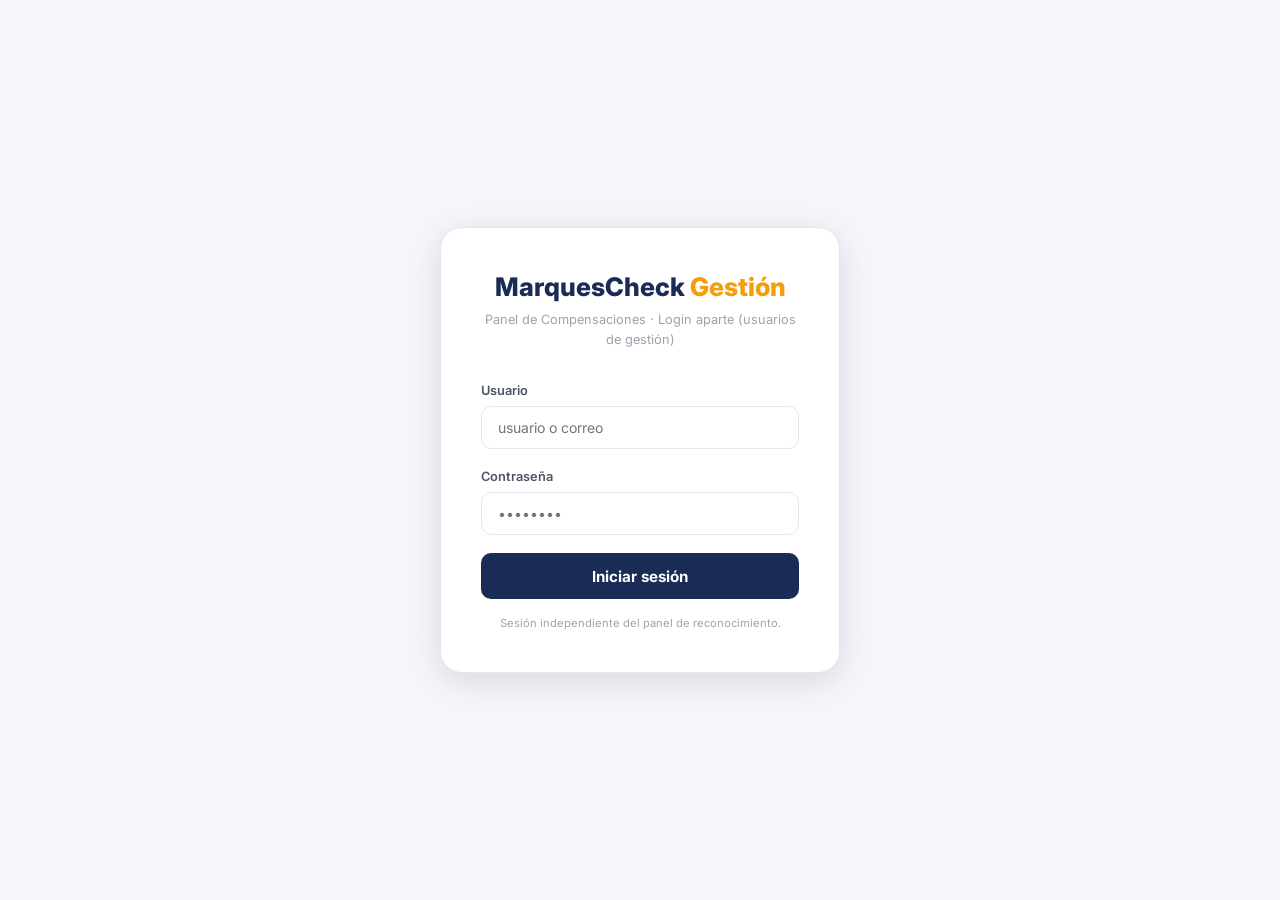
==== commit 04094523: "Add separate gestión login with mc_gestion_users managed from Admin. Co-authored-by: Cursor <cursora" ====
--- a/gestion.html
+++ b/gestion.html
@@ -337,14 +337,24 @@
 <div id="loginWrap">
   <div class="login-card">
     <div class="login-logo">
-      <h1>MarquesCheck <span>Admin</span></h1>
-      <p>Panel de Compensaciones · Ingresa tus credenciales</p>
+      <h1>MarquesCheck <span>Gestión</span></h1>
+      <p>Panel de Compensaciones · Login aparte (usuarios de gestión)</p>
     </div>
     <form id="loginForm">
-      <div class="field"><label>Usuario o correo</label><input type="text" id="loginEmail" required placeholder="correo@empresa.com"></div>
-      <div class="field"><label>Contraseña</label><input type="password" id="loginPwd" required placeholder="••••••••"></div>
+      <div class="field"><label>Usuario</label><input type="text" id="loginEmail" required placeholder="usuario o correo" autocomplete="username"></div>
+      <div class="field"><label>Contraseña</label><input type="password" id="loginPwd" required placeholder="••••••••" autocomplete="current-password"></div>
       <button type="submit" class="btn-primary" id="btnLogin">Iniciar sesión</button>
+      <p id="loginError" style="display:none;margin-top:.75rem;font-size:.8rem;color:#dc2626;text-align:center;font-weight:600"></p>
     </form>
+    <div id="bootstrapBox" style="display:none;margin-top:1.25rem;padding-top:1.25rem;border-top:1px solid var(--border)">
+      <p style="font-size:.8rem;color:var(--text2);margin-bottom:.75rem;text-align:center">No hay usuarios de gestión. Crea el primero (también puedes crearlos desde Admin → Usuarios gestión en reconocimiento).</p>
+      <form id="bootstrapForm">
+        <div class="field"><label>Usuario</label><input type="text" id="bootUser" required placeholder="gestion@empresa.com"></div>
+        <div class="field"><label>Contraseña</label><input type="password" id="bootPwd" required minlength="4" placeholder="mín. 4 caracteres"></div>
+        <button type="submit" class="btn-primary" id="btnBootstrap">Crear admin de gestión</button>
+      </form>
+    </div>
+    <p style="font-size:.7rem;color:var(--text3);margin-top:1rem;text-align:center">Sesión independiente del panel de reconocimiento.</p>
   </div>
 </div>
 
@@ -598,10 +608,10 @@
 <!-- PDF hidden -->
 <div id="pdfContent"></div>
 
+<script src="js/config.js"></script>
+<script src="js/gestion-auth.js"></script>
 <script>
-const SUPABASE_URL      = 'https://zgbsrbjtjnozpzxifpua.supabase.co';
-const SUPABASE_ANON_KEY = 'eyJhbGciOiJIUzI1NiIsInR5cCI6IkpXVCJ9.eyJpc3MiOiJzdXBhYmFzZSIsInJlZiI6InpnYnNyYmp0am5venB6eGlmcHVhIiwicm9sZSI6ImFub24iLCJpYXQiOjE3NTQzNjI5MjUsImV4cCI6MjA2OTkzODkyNX0.zHVKe6Ab73PFhQqD3Au94x1Z71hMyRpxE1PCWP8-QTI';
-const sb = window.supabase.createClient(SUPABASE_URL, SUPABASE_ANON_KEY);
+const sb = MC.sb;
 
 const REVERT_PASS = 'chispa26';
 
@@ -627,48 +637,89 @@
   return 'recon5';
 }
 
-// ── AUTH ────────────────────────────────────────────────────
+function showLoginError(msg) {
+  const el = document.getElementById('loginError');
+  if (!el) return;
+  if (msg) {
+    el.textContent = msg;
+    el.style.display = 'block';
+  } else {
+    el.textContent = '';
+    el.style.display = 'none';
+  }
+}
+
+function enterApp(username) {
+  document.getElementById('loginWrap').style.display = 'none';
+  document.getElementById('appWrap').style.display = 'flex';
+  document.getElementById('headerUser').textContent = username || 'gestión';
+  loadAllCounts();
+  loadData();
+}
+
+function showLoginGate() {
+  document.getElementById('loginWrap').style.display = 'flex';
+  document.getElementById('appWrap').style.display = 'none';
+}
+
+// ── AUTH (mc_gestion_users — sesión aparte de reconocimiento) ─
 async function checkUser() {
-  // Prefer Supabase Auth session; also honor local panel session from index.html
-  const { data: { session } } = await sb.auth.getSession();
-  let localOk = false;
+  const auth = await MC.gestionAuth.ensureAuthenticated();
+  if (auth.ok) {
+    enterApp(auth.session.username);
+    return;
+  }
+  showLoginGate();
   try {
-    const raw = sessionStorage.getItem('mc_dash_session_v1');
-    if (raw) {
-      const s = JSON.parse(raw);
-      localOk = !!(s && (s.username || s.email));
-      if (localOk && !session) {
-        document.getElementById('loginWrap').style.display = 'none';
-        document.getElementById('appWrap').style.display = 'flex';
-        document.getElementById('headerUser').textContent = s.username || s.email || 'usuario';
-        loadAllCounts(); loadData();
-        return;
-      }
+    const c = await MC.gestionAuth.countUsers();
+    const box = document.getElementById('bootstrapBox');
+    if (box) {
+      box.style.display = (!c.error && c.count === 0) ? 'block' : 'none';
     }
-  } catch (e) {}
-  if (session) {
-    document.getElementById('loginWrap').style.display = 'none';
-    document.getElementById('appWrap').style.display = 'flex';
-    document.getElementById('headerUser').textContent = session.user.email;
-    loadAllCounts(); loadData();
-  } else {
-    document.getElementById('loginWrap').style.display = 'flex';
-    document.getElementById('appWrap').style.display = 'none';
-  }
+    if (c.error && /42P01|does not exist/i.test(c.error.message || '')) {
+      showLoginError('Falta mc_gestion_users. Ejecuta sql/mc_gestion_users.sql en Supabase.');
+    }
+  } catch (e) { /* ignore */ }
 }
 document.getElementById('loginForm').addEventListener('submit', async e => {
   e.preventDefault();
+  showLoginError('');
   const btn = document.getElementById('btnLogin');
   btn.textContent = 'Verificando…'; btn.disabled = true;
-  const { error } = await sb.auth.signInWithPassword({
-    email: document.getElementById('loginEmail').value,
-    password: document.getElementById('loginPwd').value
+  try {
+    const r = await MC.gestionAuth.login(
+      document.getElementById('loginEmail').value,
+      document.getElementById('loginPwd').value
+    );
+    if (r.ok) enterApp(r.session.username);
+  } catch (err) {
+    showLoginError(err.message || 'Credenciales inválidas');
+  }
+  btn.textContent = 'Iniciar sesión'; btn.disabled = false;
+});
+const bootstrapForm = document.getElementById('bootstrapForm');
+if (bootstrapForm) {
+  bootstrapForm.addEventListener('submit', async e => {
+    e.preventDefault();
+    showLoginError('');
+    const btn = document.getElementById('btnBootstrap');
+    btn.disabled = true;
+    try {
+      const r = await MC.gestionAuth.bootstrapAdmin(
+        document.getElementById('bootUser').value,
+        document.getElementById('bootPwd').value
+      );
+      if (r.ok) enterApp(r.session ? r.session.username : document.getElementById('bootUser').value);
+    } catch (err) {
+      showLoginError(err.message || 'No se pudo crear el admin');
+    }
+    btn.disabled = false;
   });
-  btn.textContent = 'Iniciar sesión'; btn.disabled = false;
-  if (error) { alert('Error: ' + error.message); return; }
+}
+document.getElementById('btnLogout').addEventListener('click', async () => {
+  await MC.gestionAuth.logout();
   checkUser();
 });
-document.getElementById('btnLogout').addEventListener('click', async () => { await sb.auth.signOut(); checkUser(); });
 
 // ── COUNTS ──────────────────────────────────────────────────
 async function loadAllCounts() {
